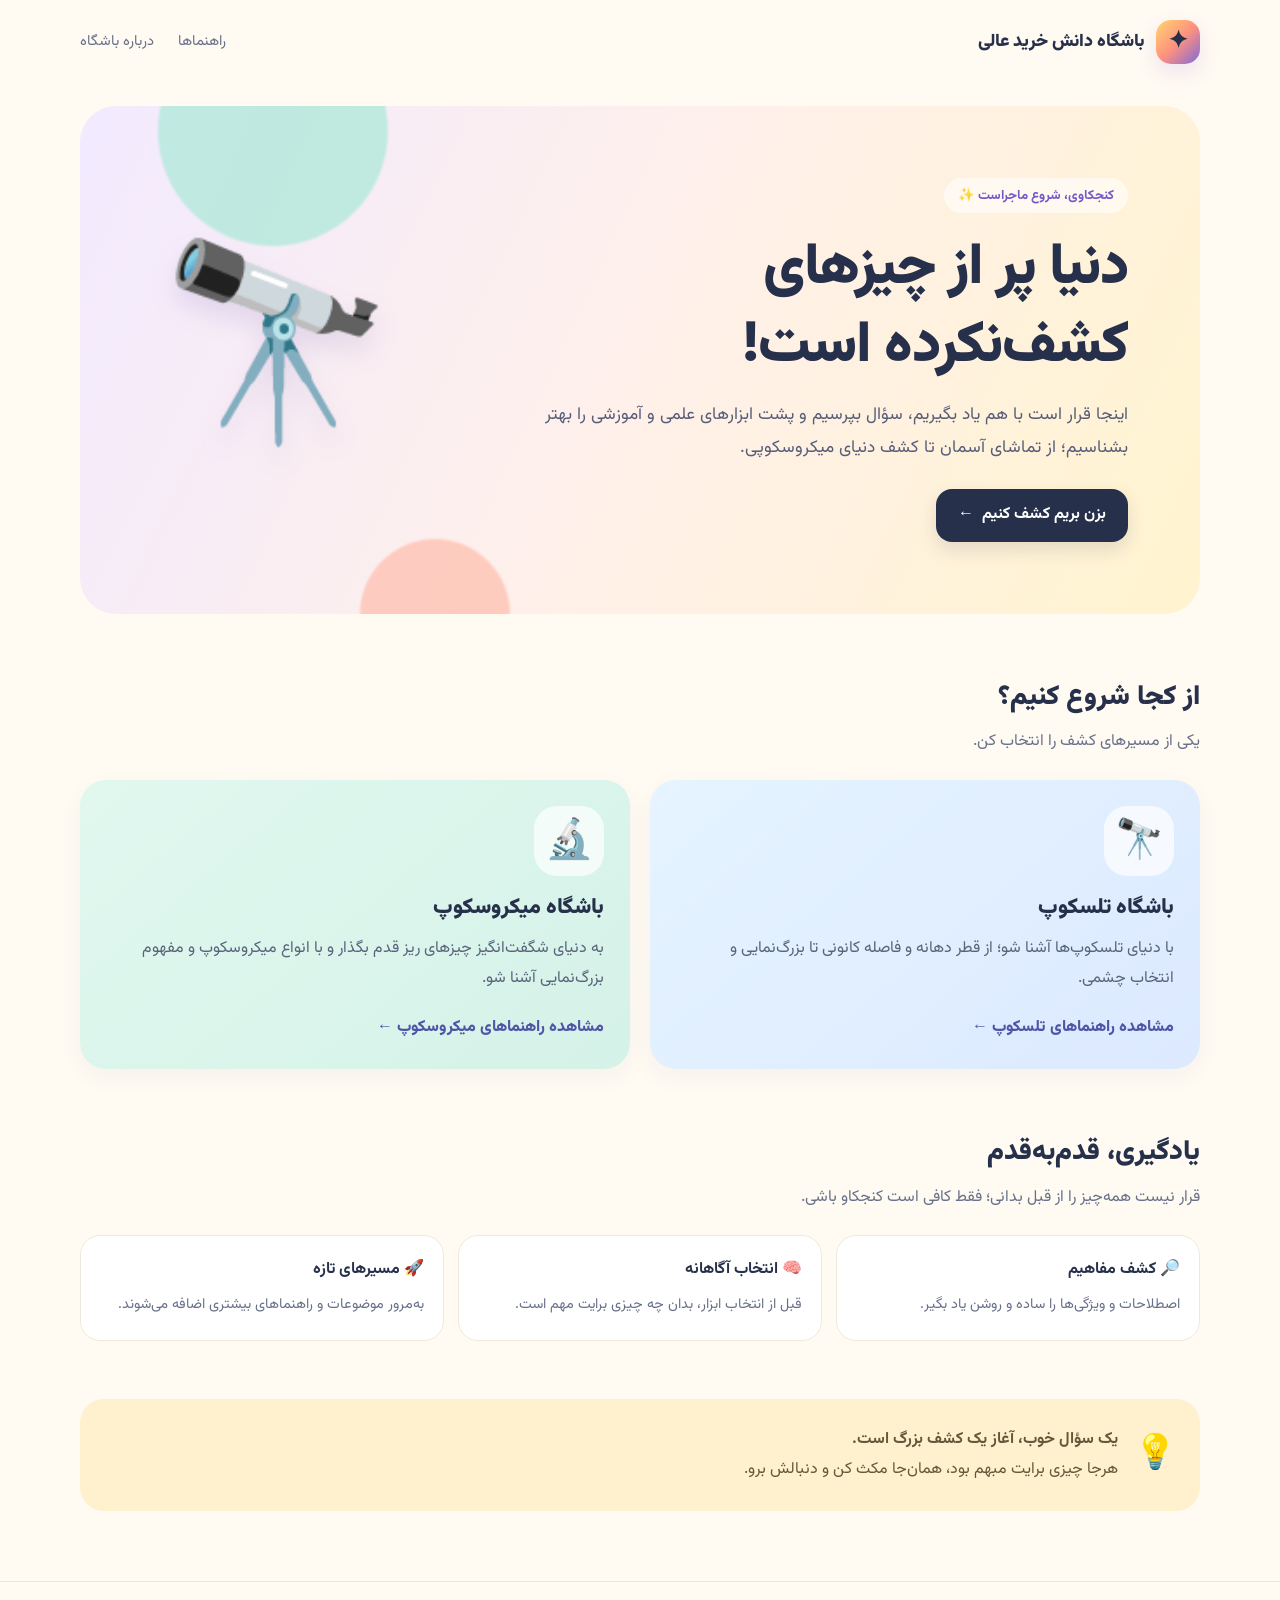
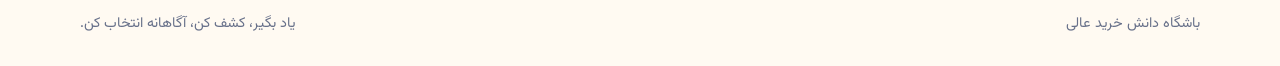
==== index.html @ 6a211b8a "Create colorful Persian knowledge club homepage" ====
<!doctype html>
<html lang="fa" dir="rtl">
<head>
  <meta charset="utf-8">
  <meta name="viewport" content="width=device-width, initial-scale=1">
  <meta name="theme-color" content="#fffaf2">
  <meta name="description" content="باشگاه دانش خرید عالی؛ جایی برای کشف، یادگیری و شناخت ابزارهای علمی و آموزشی.">
  <title>باشگاه دانش خرید عالی | کشف کن، یاد بگیر</title>
  <style>
    @import url('https://fonts.googleapis.com/css2?family=Vazirmatn:wght@400;500;600;700;800;900&display=swap');
    :root{--ink:#26304b;--muted:#68718a;--paper:#fffaf2;--white:#fff;--purple:#8068dc;--coral:#ff927e;--yellow:#ffd66e;--mint:#8edcc5;--blue:#8fc9f4}
    *{box-sizing:border-box}html{scroll-behavior:smooth}body{margin:0;background:var(--paper);color:var(--ink);font-family:"Vazirmatn",Tahoma,sans-serif;line-height:1.9}
    a{color:inherit;text-decoration:none}.wrap{width:min(1120px,calc(100% - 36px));margin:auto}
    header{padding:20px 0}.nav{display:flex;align-items:center;justify-content:space-between;gap:20px}.brand{display:flex;align-items:center;gap:12px;font-weight:900;font-size:1.1rem}.logo{width:44px;height:44px;border-radius:15px;background:linear-gradient(135deg,var(--yellow),var(--coral),var(--purple));display:grid;place-items:center;font-size:24px;box-shadow:0 8px 20px #8068dc25}
    .navlinks{display:flex;gap:24px;color:var(--muted);font-size:.92rem}.navlinks a:hover{color:var(--purple)}
    .hero{position:relative;overflow:hidden;margin:22px auto 54px;padding:clamp(34px,6vw,72px);border-radius:36px;background:linear-gradient(115deg,#f2eaff 0%,#fff0e9 52%,#fff4cf 100%);min-height:390px;display:flex;align-items:center}
    .hero:before,.hero:after{content:"";position:absolute;border-radius:50%;filter:blur(1px);opacity:.7}.hero:before{width:230px;height:230px;background:#a9e9d6;left:7%;top:-90px}.hero:after{width:150px;height:150px;background:#ffbdad;left:25%;bottom:-75px}
    .hero-copy{position:relative;z-index:1;max-width:650px}.eyebrow{display:inline-block;padding:5px 14px;border-radius:30px;background:#fff9;font-size:.83rem;font-weight:700;color:#7458c8}
    h1{font-size:clamp(2rem,5vw,3.6rem);line-height:1.35;margin:18px 0 12px;font-weight:900;letter-spacing:-1px}.hero p{font-size:1.08rem;color:#555d78;max-width:590px;margin:0 0 25px}
    .btn{display:inline-flex;align-items:center;gap:8px;padding:11px 22px;border-radius:16px;background:var(--ink);color:white;font-weight:700;box-shadow:0 8px 18px #26304b20;transition:.2s}.btn:hover{transform:translateY(-3px)}
    .hero-art{position:absolute;left:7%;top:50%;transform:translateY(-50%);font-size:clamp(100px,18vw,190px);z-index:1;filter:drop-shadow(0 15px 12px #6652a522)}
    section{margin:58px auto}.section-head{display:flex;align-items:end;justify-content:space-between;gap:15px;margin-bottom:22px}.section-head h2{font-size:1.7rem;margin:0;font-weight:900}.section-head p{margin:4px 0 0;color:var(--muted)}
    .cards{display:grid;grid-template-columns:repeat(2,minmax(0,1fr));gap:20px}.card{border-radius:26px;padding:26px;min-height:270px;display:flex;flex-direction:column;align-items:flex-start;transition:transform .2s,box-shadow .2s;box-shadow:0 8px 24px #27304b0b}.card:hover{transform:translateY(-5px);box-shadow:0 15px 30px #27304b16}
    .card.telescope{background:linear-gradient(140deg,#e5f4ff,#dce9ff)}.card.micro{background:linear-gradient(140deg,#e1f8ef,#d5f2e8)}
    .card-icon{width:70px;height:70px;border-radius:23px;background:#ffffffb8;display:grid;place-items:center;font-size:39px;margin-bottom:12px}
    .card h3{font-size:1.35rem;margin:0 0 5px;font-weight:900}.card p{margin:0 0 18px;color:#59637b;max-width:470px}.card .more{margin-top:auto;font-weight:800;color:#4f55a6}
    .mini-grid{display:grid;grid-template-columns:repeat(3,minmax(0,1fr));gap:14px}.mini{background:white;border:1px solid #f0eadd;border-radius:20px;padding:19px}.mini b{display:block;margin-bottom:5px}.mini span{font-size:.9rem;color:var(--muted)}
    .note{padding:24px;border-radius:24px;background:#fff0ce;display:flex;gap:16px;align-items:center}.note .bulb{font-size:34px}.note p{margin:0;color:#65583a}
    footer{margin-top:70px;padding:28px 0;border-top:1px solid #eee5d7;color:var(--muted);font-size:.9rem}.foot{display:flex;justify-content:space-between;gap:15px;flex-wrap:wrap}
    @media(max-width:720px){.navlinks{gap:12px;font-size:.82rem}.hero{min-height:420px}.hero-art{left:4%;top:auto;bottom:0;transform:none;font-size:100px;opacity:.8}.hero-copy{max-width:100%;padding-bottom:75px}.cards{grid-template-columns:1fr}.mini-grid{grid-template-columns:1fr}.section-head{display:block}.section-head p{margin-top:6px}}
    @media(max-width:430px){.navlinks a:nth-child(2){display:none}.brand{font-size:.96rem}.hero{border-radius:26px}.hero p{font-size:1rem}}
  </style>
</head>
<body>
  <header class="wrap">
    <nav class="nav" aria-label="منوی اصلی">
      <a class="brand" href="#"><span class="logo">✦</span><span>باشگاه دانش خرید عالی</span></a>
      <div class="navlinks"><a href="#guides">راهنماها</a><a href="#about">درباره باشگاه</a></div>
    </nav>
  </header>
  <main class="wrap">
    <section class="hero">
      <div class="hero-copy">
        <span class="eyebrow">کنجکاوی، شروع ماجراست ✨</span>
        <h1>دنیا پر از چیزهای<br>کشف‌نکرده است!</h1>
        <p>اینجا قرار است با هم یاد بگیریم، سؤال بپرسیم و پشت ابزارهای علمی و آموزشی را بهتر بشناسیم؛ از تماشای آسمان تا کشف دنیای میکروسکوپی.</p>
        <a class="btn" href="#guides">بزن بریم کشف کنیم <span>←</span></a>
      </div>
      <div class="hero-art" aria-hidden="true">🔭</div>
    </section>

    <section id="guides">
      <div class="section-head">
        <div><h2>از کجا شروع کنیم؟</h2><p>یکی از مسیرهای کشف را انتخاب کن.</p></div>
      </div>
      <div class="cards">
        <a class="card telescope" href="https://kharideali.github.io/aperture-guide/">
          <div class="card-icon">🔭</div>
          <h3>باشگاه تلسکوپ</h3>
          <p>با دنیای تلسکوپ‌ها آشنا شو؛ از قطر دهانه و فاصله کانونی تا بزرگ‌نمایی و انتخاب چشمی.</p>
          <span class="more">مشاهده راهنماهای تلسکوپ ←</span>
        </a>
        <a class="card micro" href="https://kharideali.github.io/microscope_guide/">
          <div class="card-icon">🔬</div>
          <h3>باشگاه میکروسکوپ</h3>
          <p>به دنیای شگفت‌انگیز چیزهای ریز قدم بگذار و با انواع میکروسکوپ و مفهوم بزرگ‌نمایی آشنا شو.</p>
          <span class="more">مشاهده راهنماهای میکروسکوپ ←</span>
        </a>
      </div>
    </section>

    <section id="about">
      <div class="section-head"><div><h2>یادگیری، قدم‌به‌قدم</h2><p>قرار نیست همه‌چیز را از قبل بدانی؛ فقط کافی است کنجکاو باشی.</p></div></div>
      <div class="mini-grid">
        <div class="mini"><b>🔎 کشف مفاهیم</b><span>اصطلاحات و ویژگی‌ها را ساده و روشن یاد بگیر.</span></div>
        <div class="mini"><b>🧠 انتخاب آگاهانه</b><span>قبل از انتخاب ابزار، بدان چه چیزی برایت مهم است.</span></div>
        <div class="mini"><b>🚀 مسیرهای تازه</b><span>به‌مرور موضوعات و راهنماهای بیشتری اضافه می‌شوند.</span></div>
      </div>
    </section>

    <div class="note"><span class="bulb">💡</span><p><strong>یک سؤال خوب، آغاز یک کشف بزرگ است.</strong><br>هرجا چیزی برایت مبهم بود، همان‌جا مکث کن و دنبالش برو.</p></div>
  </main>
  <footer><div class="wrap foot"><span>باشگاه دانش خرید عالی</span><span>یاد بگیر، کشف کن، آگاهانه انتخاب کن.</span></div></footer>
</body>
</html>
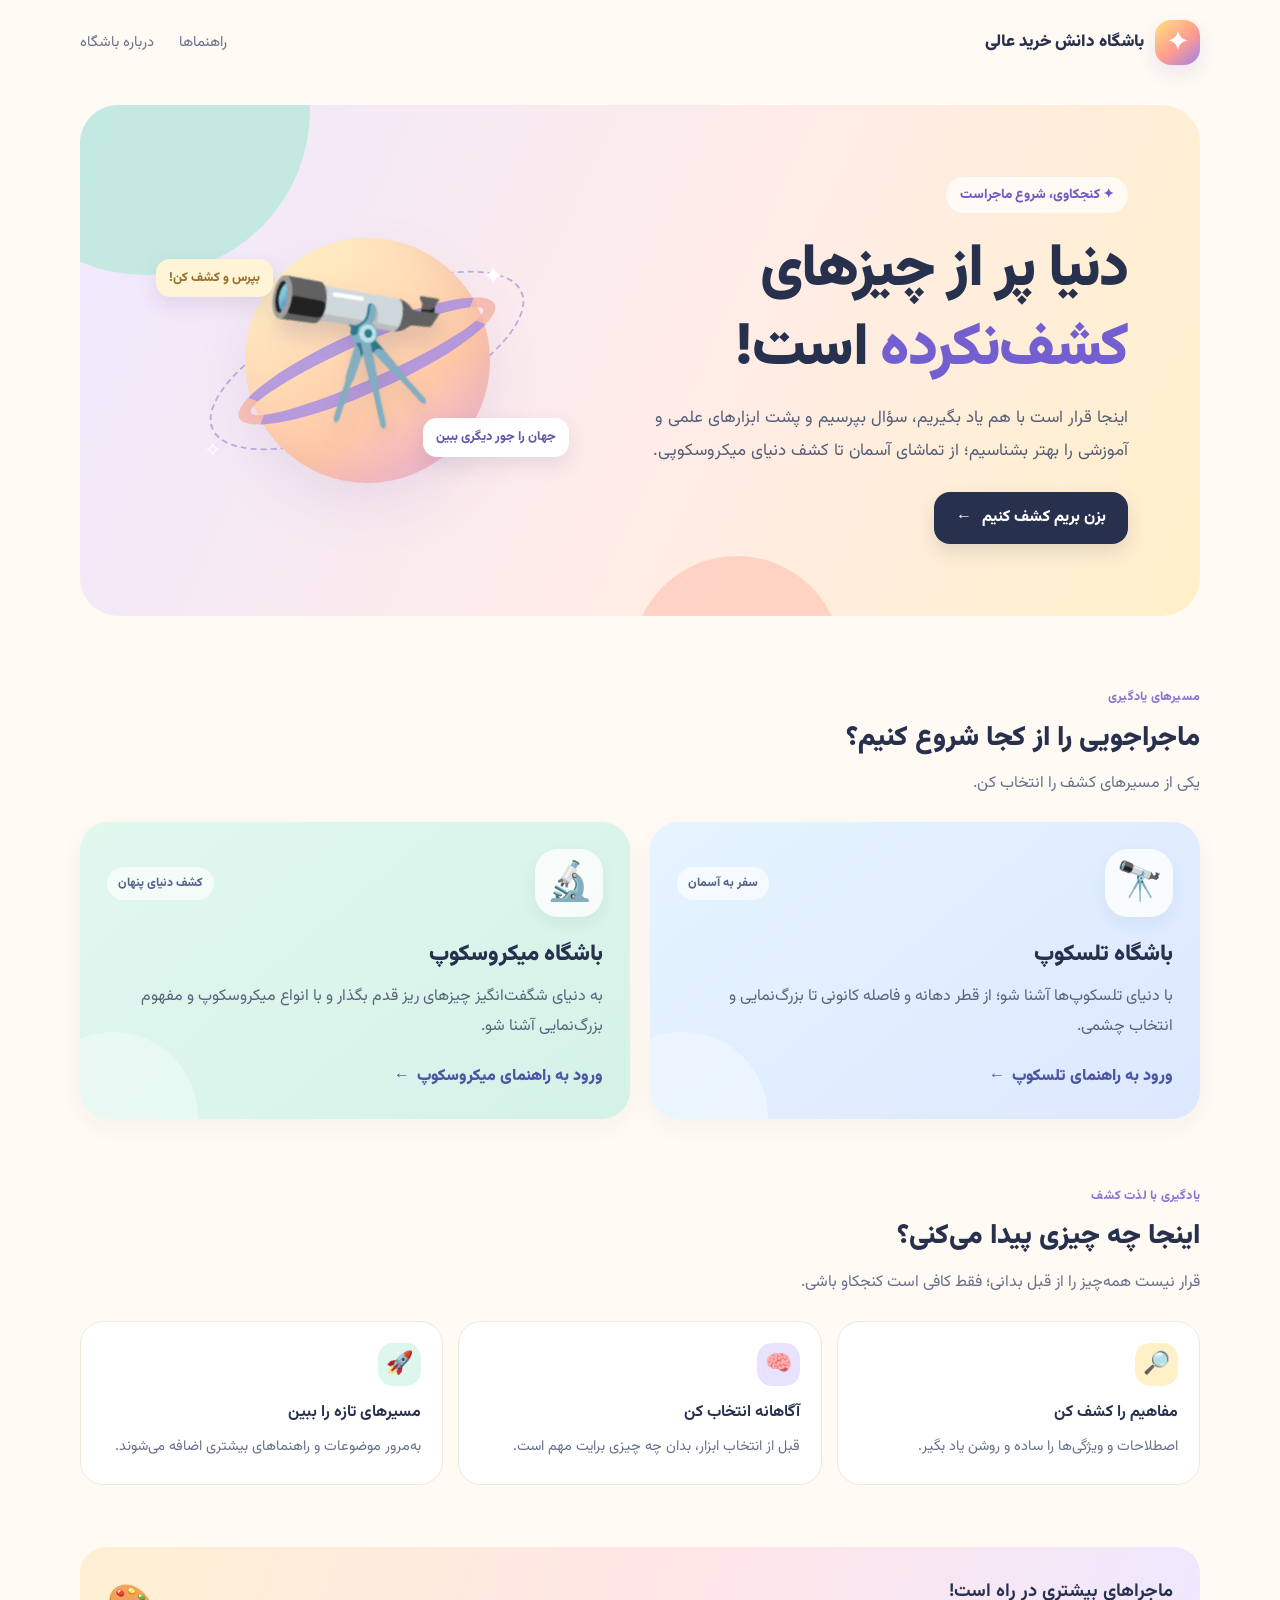
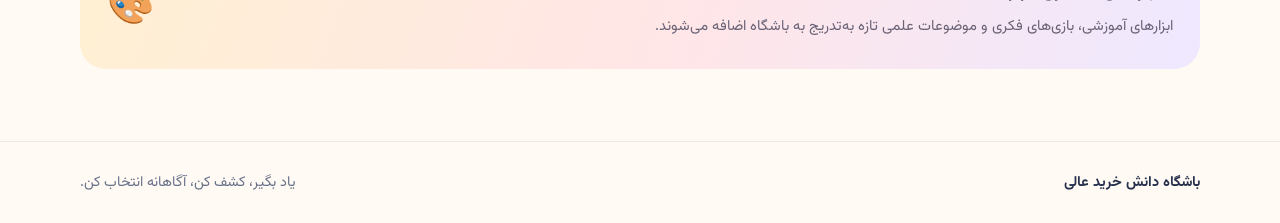
==== commit a063c995: "Redesign homepage with colorful learning-club experience" ====
--- a/index.html
+++ b/index.html
@@ -6,80 +6,82 @@
   <meta name="theme-color" content="#fffaf2">
   <meta name="description" content="باشگاه دانش خرید عالی؛ جایی برای کشف، یادگیری و شناخت ابزارهای علمی و آموزشی.">
   <title>باشگاه دانش خرید عالی | کشف کن، یاد بگیر</title>
+  <link rel="preconnect" href="https://fonts.googleapis.com">
+  <link rel="preconnect" href="https://fonts.gstatic.com" crossorigin>
+  <link href="https://fonts.googleapis.com/css2?family=Vazirmatn:wght@400;500;600;700;800;900&display=swap" rel="stylesheet">
   <style>
-    @import url('https://fonts.googleapis.com/css2?family=Vazirmatn:wght@400;500;600;700;800;900&display=swap');
-    :root{--ink:#26304b;--muted:#68718a;--paper:#fffaf2;--white:#fff;--purple:#8068dc;--coral:#ff927e;--yellow:#ffd66e;--mint:#8edcc5;--blue:#8fc9f4}
-    *{box-sizing:border-box}html{scroll-behavior:smooth}body{margin:0;background:var(--paper);color:var(--ink);font-family:"Vazirmatn",Tahoma,sans-serif;line-height:1.9}
-    a{color:inherit;text-decoration:none}.wrap{width:min(1120px,calc(100% - 36px));margin:auto}
-    header{padding:20px 0}.nav{display:flex;align-items:center;justify-content:space-between;gap:20px}.brand{display:flex;align-items:center;gap:12px;font-weight:900;font-size:1.1rem}.logo{width:44px;height:44px;border-radius:15px;background:linear-gradient(135deg,var(--yellow),var(--coral),var(--purple));display:grid;place-items:center;font-size:24px;box-shadow:0 8px 20px #8068dc25}
-    .navlinks{display:flex;gap:24px;color:var(--muted);font-size:.92rem}.navlinks a:hover{color:var(--purple)}
-    .hero{position:relative;overflow:hidden;margin:22px auto 54px;padding:clamp(34px,6vw,72px);border-radius:36px;background:linear-gradient(115deg,#f2eaff 0%,#fff0e9 52%,#fff4cf 100%);min-height:390px;display:flex;align-items:center}
-    .hero:before,.hero:after{content:"";position:absolute;border-radius:50%;filter:blur(1px);opacity:.7}.hero:before{width:230px;height:230px;background:#a9e9d6;left:7%;top:-90px}.hero:after{width:150px;height:150px;background:#ffbdad;left:25%;bottom:-75px}
-    .hero-copy{position:relative;z-index:1;max-width:650px}.eyebrow{display:inline-block;padding:5px 14px;border-radius:30px;background:#fff9;font-size:.83rem;font-weight:700;color:#7458c8}
-    h1{font-size:clamp(2rem,5vw,3.6rem);line-height:1.35;margin:18px 0 12px;font-weight:900;letter-spacing:-1px}.hero p{font-size:1.08rem;color:#555d78;max-width:590px;margin:0 0 25px}
-    .btn{display:inline-flex;align-items:center;gap:8px;padding:11px 22px;border-radius:16px;background:var(--ink);color:white;font-weight:700;box-shadow:0 8px 18px #26304b20;transition:.2s}.btn:hover{transform:translateY(-3px)}
-    .hero-art{position:absolute;left:7%;top:50%;transform:translateY(-50%);font-size:clamp(100px,18vw,190px);z-index:1;filter:drop-shadow(0 15px 12px #6652a522)}
-    section{margin:58px auto}.section-head{display:flex;align-items:end;justify-content:space-between;gap:15px;margin-bottom:22px}.section-head h2{font-size:1.7rem;margin:0;font-weight:900}.section-head p{margin:4px 0 0;color:var(--muted)}
-    .cards{display:grid;grid-template-columns:repeat(2,minmax(0,1fr));gap:20px}.card{border-radius:26px;padding:26px;min-height:270px;display:flex;flex-direction:column;align-items:flex-start;transition:transform .2s,box-shadow .2s;box-shadow:0 8px 24px #27304b0b}.card:hover{transform:translateY(-5px);box-shadow:0 15px 30px #27304b16}
-    .card.telescope{background:linear-gradient(140deg,#e5f4ff,#dce9ff)}.card.micro{background:linear-gradient(140deg,#e1f8ef,#d5f2e8)}
-    .card-icon{width:70px;height:70px;border-radius:23px;background:#ffffffb8;display:grid;place-items:center;font-size:39px;margin-bottom:12px}
-    .card h3{font-size:1.35rem;margin:0 0 5px;font-weight:900}.card p{margin:0 0 18px;color:#59637b;max-width:470px}.card .more{margin-top:auto;font-weight:800;color:#4f55a6}
-    .mini-grid{display:grid;grid-template-columns:repeat(3,minmax(0,1fr));gap:14px}.mini{background:white;border:1px solid #f0eadd;border-radius:20px;padding:19px}.mini b{display:block;margin-bottom:5px}.mini span{font-size:.9rem;color:var(--muted)}
-    .note{padding:24px;border-radius:24px;background:#fff0ce;display:flex;gap:16px;align-items:center}.note .bulb{font-size:34px}.note p{margin:0;color:#65583a}
-    footer{margin-top:70px;padding:28px 0;border-top:1px solid #eee5d7;color:var(--muted);font-size:.9rem}.foot{display:flex;justify-content:space-between;gap:15px;flex-wrap:wrap}
-    @media(max-width:720px){.navlinks{gap:12px;font-size:.82rem}.hero{min-height:420px}.hero-art{left:4%;top:auto;bottom:0;transform:none;font-size:100px;opacity:.8}.hero-copy{max-width:100%;padding-bottom:75px}.cards{grid-template-columns:1fr}.mini-grid{grid-template-columns:1fr}.section-head{display:block}.section-head p{margin-top:6px}}
-    @media(max-width:430px){.navlinks a:nth-child(2){display:none}.brand{font-size:.96rem}.hero{border-radius:26px}.hero p{font-size:1rem}}
+    :root{--ink:#27314d;--muted:#68718a;--paper:#fffaf3;--white:#fff;--purple:#8068dc;--coral:#ff927e;--yellow:#ffd66e;--mint:#8edcc5;--blue:#8fc9f4;--line:#eee8df}
+    *{box-sizing:border-box}html{scroll-behavior:smooth;scroll-padding-top:24px}body{margin:0;background:var(--paper);color:var(--ink);font-family:"Vazirmatn",Tahoma,sans-serif;line-height:1.9}a{color:inherit;text-decoration:none}
+    .wrap{width:min(1120px,calc(100% - 40px));margin-inline:auto}
+    header{padding:20px 0}.nav{display:flex;align-items:center;justify-content:space-between;gap:20px}.brand{display:flex;align-items:center;gap:11px;font-weight:900;font-size:1.05rem}.logo{width:45px;height:45px;border-radius:16px;background:linear-gradient(140deg,#ffe17d,#ff9c91 55%,#9b83ed);display:grid;place-items:center;color:white;font-size:25px;box-shadow:0 8px 18px #8068dc24}.navlinks{display:flex;gap:25px;color:var(--muted);font-size:.92rem}.navlinks a:hover{color:var(--purple)}
+    .hero{position:relative;isolation:isolate;overflow:hidden;margin:20px auto 66px;min-height:440px;padding:clamp(34px,6vw,72px);border-radius:38px;background:linear-gradient(115deg,#eee8ff 0%,#ffece8 54%,#fff0c9 100%);display:grid;grid-template-columns:1.1fr .9fr;align-items:center;gap:20px}
+    .hero:before{content:"";position:absolute;z-index:-1;width:330px;height:330px;border-radius:50%;background:#b8eadb;left:-100px;top:-160px;opacity:.8}.hero:after{content:"";position:absolute;z-index:-1;width:210px;height:210px;border-radius:50%;background:#ffbdad;right:32%;bottom:-150px;opacity:.55}
+    .hero-copy{position:relative;z-index:2;max-width:590px}.eyebrow{display:inline-flex;align-items:center;gap:7px;padding:5px 14px;border-radius:30px;background:#ffffffb8;color:#7159c6;font-size:.84rem;font-weight:800}.hero h1{font-size:clamp(2.15rem,5vw,3.7rem);line-height:1.35;margin:18px 0 12px;font-weight:900;letter-spacing:-1.4px}.hero h1 em{font-style:normal;color:#745fd0}.hero p{font-size:1.06rem;color:#555e78;max-width:560px;margin:0 0 25px}.btn{display:inline-flex;align-items:center;gap:10px;padding:11px 22px;border-radius:16px;background:var(--ink);color:white;font-weight:800;box-shadow:0 8px 18px #26304b20;transition:transform .2s,box-shadow .2s}.btn:hover{transform:translateY(-3px);box-shadow:0 12px 22px #26304b25}
+    .hero-scene{position:relative;min-height:300px;display:grid;place-items:center}.planet{position:absolute;width:245px;height:245px;border-radius:50%;background:linear-gradient(145deg,#fff6cb,#ffc9a8 65%,#e9b9ef);box-shadow:inset -18px -18px 35px #d58f9a38,0 24px 55px #7356a51c}.orbit{position:absolute;width:340px;height:125px;border:2px dashed #8a73ce85;border-radius:50%;transform:rotate(-24deg)}.planet-ring{position:absolute;width:280px;height:62px;border:13px solid #a58de6;border-left-color:#f4b3a6;border-right-color:#f4b3a6;border-radius:50%;transform:rotate(-24deg);opacity:.8}.scene-emoji{position:relative;z-index:2;font-size:clamp(105px,14vw,155px);filter:drop-shadow(0 15px 10px #5144772a);transform:rotate(-12deg)}.spark{position:absolute;color:#fff;font-size:27px}.s1{top:14%;right:18%}.s2{bottom:13%;left:12%;font-size:21px}.s3{top:20%;left:16%;color:#9b78d7;font-size:19px}.float-tag{position:absolute;z-index:3;padding:7px 13px;border-radius:14px;background:#fff;color:#6655ad;font-size:.8rem;font-weight:800;box-shadow:0 8px 20px #574a7720}.tag1{right:3%;bottom:18%}.tag2{left:1%;top:16%;background:#fff4d6;color:#98712d}
+    section{margin:62px auto}.section-head{display:flex;align-items:end;justify-content:space-between;gap:16px;margin-bottom:23px}.section-head h2{font-size:1.72rem;margin:0;font-weight:900}.section-head p{margin:4px 0 0;color:var(--muted)}.section-kicker{font-size:.78rem;color:#8b77ce;font-weight:800;letter-spacing:.2px}
+    .cards{display:grid;grid-template-columns:repeat(2,minmax(0,1fr));gap:20px}.card{position:relative;overflow:hidden;border-radius:28px;padding:27px;min-height:282px;display:flex;flex-direction:column;align-items:flex-start;transition:transform .22s,box-shadow .22s;box-shadow:0 8px 24px #27304b0b}.card:hover{transform:translateY(-5px);box-shadow:0 16px 32px #27304b17}.card:after{content:"";position:absolute;width:170px;height:170px;border-radius:50%;left:-52px;bottom:-83px;background:#ffffff55}.card.telescope{background:linear-gradient(140deg,#e5f4ff,#dce8ff)}.card.micro{background:linear-gradient(140deg,#e1f8ef,#d5f2e8)}.card-top{display:flex;align-items:center;justify-content:space-between;width:100%;gap:12px}.card-icon{width:68px;height:68px;border-radius:23px;background:#ffffffc9;display:grid;place-items:center;font-size:38px;box-shadow:0 7px 16px #354c6410}.card-label{font-size:.76rem;font-weight:800;padding:5px 11px;border-radius:30px;background:#ffffffa8;color:#56648c}.card h3{font-size:1.4rem;margin:17px 0 5px;font-weight:900}.card p{margin:0 0 19px;color:#59637b;max-width:470px}.card .more{position:relative;z-index:1;margin-top:auto;font-weight:900;color:#4f55a6;display:inline-flex;align-items:center;gap:7px}.more span{transition:transform .2s}.card:hover .more span{transform:translateX(-4px)}
+    .steps{display:grid;grid-template-columns:repeat(3,minmax(0,1fr));gap:15px}.step{background:white;border:1px solid var(--line);border-radius:23px;padding:21px}.step-icon{width:43px;height:43px;border-radius:15px;display:grid;place-items:center;font-size:22px;margin-bottom:12px}.step:nth-child(1) .step-icon{background:#fff0c8}.step:nth-child(2) .step-icon{background:#e9e2ff}.step:nth-child(3) .step-icon{background:#dff6ec}.step b{display:block;margin-bottom:4px}.step span{font-size:.9rem;color:var(--muted)}
+    .coming{padding:25px 27px;border-radius:26px;background:linear-gradient(110deg,#fff0d2,#ffe6e8 55%,#eee8ff);display:flex;align-items:center;justify-content:space-between;gap:18px}.coming h3{margin:0 0 3px;font-size:1.15rem}.coming p{margin:0;color:#6a6275;font-size:.92rem}.coming-icon{font-size:38px;flex:none}
+    footer{margin-top:72px;padding:27px 0;border-top:1px solid var(--line);color:var(--muted);font-size:.9rem}.foot{display:flex;justify-content:space-between;gap:15px;flex-wrap:wrap}.foot strong{color:var(--ink)}
+    @media(max-width:760px){.hero{grid-template-columns:1fr;min-height:0;padding:36px 30px 20px}.hero-scene{min-height:240px;grid-row:1}.hero-copy{grid-row:2}.planet{width:190px;height:190px}.orbit{width:280px;height:100px}.planet-ring{width:230px;height:52px;border-width:10px}.scene-emoji{font-size:120px}.hero h1{font-size:2.35rem}.cards{grid-template-columns:1fr}.steps{grid-template-columns:1fr}.section-head{display:block}.section-head p{margin-top:6px}.coming{align-items:flex-start}}
+    @media(max-width:440px){.wrap{width:min(100% - 28px,1120px)}.navlinks{gap:13px;font-size:.82rem}.navlinks a:nth-child(2){display:none}.brand{font-size:.93rem}.logo{width:40px;height:40px}.hero{border-radius:28px;padding:25px 22px 18px}.hero-scene{min-height:215px}.hero h1{font-size:2.05rem}.hero p{font-size:.98rem}.card{padding:22px;min-height:260px}}
+    @media(prefers-reduced-motion:reduce){html{scroll-behavior:auto}*,*:before,*:after{transition:none!important}}
   </style>
 </head>
 <body>
   <header class="wrap">
     <nav class="nav" aria-label="منوی اصلی">
-      <a class="brand" href="#"><span class="logo">✦</span><span>باشگاه دانش خرید عالی</span></a>
+      <a class="brand" href="#"><span class="logo" aria-hidden="true">✦</span><span>باشگاه دانش خرید عالی</span></a>
       <div class="navlinks"><a href="#guides">راهنماها</a><a href="#about">درباره باشگاه</a></div>
     </nav>
   </header>
   <main class="wrap">
-    <section class="hero">
+    <section class="hero" aria-labelledby="hero-title">
       <div class="hero-copy">
-        <span class="eyebrow">کنجکاوی، شروع ماجراست ✨</span>
-        <h1>دنیا پر از چیزهای<br>کشف‌نکرده است!</h1>
+        <span class="eyebrow">✦ کنجکاوی، شروع ماجراست</span>
+        <h1 id="hero-title">دنیا پر از چیزهای<br><em>کشف‌نکرده</em> است!</h1>
         <p>اینجا قرار است با هم یاد بگیریم، سؤال بپرسیم و پشت ابزارهای علمی و آموزشی را بهتر بشناسیم؛ از تماشای آسمان تا کشف دنیای میکروسکوپی.</p>
-        <a class="btn" href="#guides">بزن بریم کشف کنیم <span>←</span></a>
+        <a class="btn" href="#guides">بزن بریم کشف کنیم <span aria-hidden="true">←</span></a>
       </div>
-      <div class="hero-art" aria-hidden="true">🔭</div>
+      <div class="hero-scene" aria-hidden="true">
+        <div class="orbit"></div><div class="planet"></div><div class="planet-ring"></div>
+        <span class="scene-emoji">🔭</span>
+        <span class="spark s1">✦</span><span class="spark s2">✧</span><span class="spark s3">✦</span>
+        <span class="float-tag tag1">جهان را جور دیگری ببین</span><span class="float-tag tag2">بپرس و کشف کن!</span>
+      </div>
     </section>
 
     <section id="guides">
       <div class="section-head">
-        <div><h2>از کجا شروع کنیم؟</h2><p>یکی از مسیرهای کشف را انتخاب کن.</p></div>
+        <div><span class="section-kicker">مسیرهای یادگیری</span><h2>ماجراجویی را از کجا شروع کنیم؟</h2><p>یکی از مسیرهای کشف را انتخاب کن.</p></div>
       </div>
       <div class="cards">
         <a class="card telescope" href="https://kharideali.github.io/aperture-guide/">
-          <div class="card-icon">🔭</div>
+          <div class="card-top"><div class="card-icon" aria-hidden="true">🔭</div><span class="card-label">سفر به آسمان</span></div>
           <h3>باشگاه تلسکوپ</h3>
           <p>با دنیای تلسکوپ‌ها آشنا شو؛ از قطر دهانه و فاصله کانونی تا بزرگ‌نمایی و انتخاب چشمی.</p>
-          <span class="more">مشاهده راهنماهای تلسکوپ ←</span>
+          <span class="more">ورود به راهنمای تلسکوپ <span aria-hidden="true">←</span></span>
         </a>
         <a class="card micro" href="https://kharideali.github.io/microscope_guide/">
-          <div class="card-icon">🔬</div>
+          <div class="card-top"><div class="card-icon" aria-hidden="true">🔬</div><span class="card-label">کشف دنیای پنهان</span></div>
           <h3>باشگاه میکروسکوپ</h3>
           <p>به دنیای شگفت‌انگیز چیزهای ریز قدم بگذار و با انواع میکروسکوپ و مفهوم بزرگ‌نمایی آشنا شو.</p>
-          <span class="more">مشاهده راهنماهای میکروسکوپ ←</span>
+          <span class="more">ورود به راهنمای میکروسکوپ <span aria-hidden="true">←</span></span>
         </a>
       </div>
     </section>
 
     <section id="about">
-      <div class="section-head"><div><h2>یادگیری، قدم‌به‌قدم</h2><p>قرار نیست همه‌چیز را از قبل بدانی؛ فقط کافی است کنجکاو باشی.</p></div></div>
-      <div class="mini-grid">
-        <div class="mini"><b>🔎 کشف مفاهیم</b><span>اصطلاحات و ویژگی‌ها را ساده و روشن یاد بگیر.</span></div>
-        <div class="mini"><b>🧠 انتخاب آگاهانه</b><span>قبل از انتخاب ابزار، بدان چه چیزی برایت مهم است.</span></div>
-        <div class="mini"><b>🚀 مسیرهای تازه</b><span>به‌مرور موضوعات و راهنماهای بیشتری اضافه می‌شوند.</span></div>
+      <div class="section-head"><div><span class="section-kicker">یادگیری با لذت کشف</span><h2>اینجا چه چیزی پیدا می‌کنی؟</h2><p>قرار نیست همه‌چیز را از قبل بدانی؛ فقط کافی است کنجکاو باشی.</p></div></div>
+      <div class="steps">
+        <div class="step"><div class="step-icon" aria-hidden="true">🔎</div><b>مفاهیم را کشف کن</b><span>اصطلاحات و ویژگی‌ها را ساده و روشن یاد بگیر.</span></div>
+        <div class="step"><div class="step-icon" aria-hidden="true">🧠</div><b>آگاهانه انتخاب کن</b><span>قبل از انتخاب ابزار، بدان چه چیزی برایت مهم است.</span></div>
+        <div class="step"><div class="step-icon" aria-hidden="true">🚀</div><b>مسیرهای تازه را ببین</b><span>به‌مرور موضوعات و راهنماهای بیشتری اضافه می‌شوند.</span></div>
       </div>
     </section>
 
-    <div class="note"><span class="bulb">💡</span><p><strong>یک سؤال خوب، آغاز یک کشف بزرگ است.</strong><br>هرجا چیزی برایت مبهم بود، همان‌جا مکث کن و دنبالش برو.</p></div>
+    <div class="coming"><div><h3>ماجراهای بیشتری در راه است!</h3><p>ابزارهای آموزشی، بازی‌های فکری و موضوعات علمی تازه به‌تدریج به باشگاه اضافه می‌شوند.</p></div><div class="coming-icon" aria-hidden="true">🎨</div></div>
   </main>
-  <footer><div class="wrap foot"><span>باشگاه دانش خرید عالی</span><span>یاد بگیر، کشف کن، آگاهانه انتخاب کن.</span></div></footer>
+  <footer><div class="wrap foot"><strong>باشگاه دانش خرید عالی</strong><span>یاد بگیر، کشف کن، آگاهانه انتخاب کن.</span></div></footer>
 </body>
 </html>
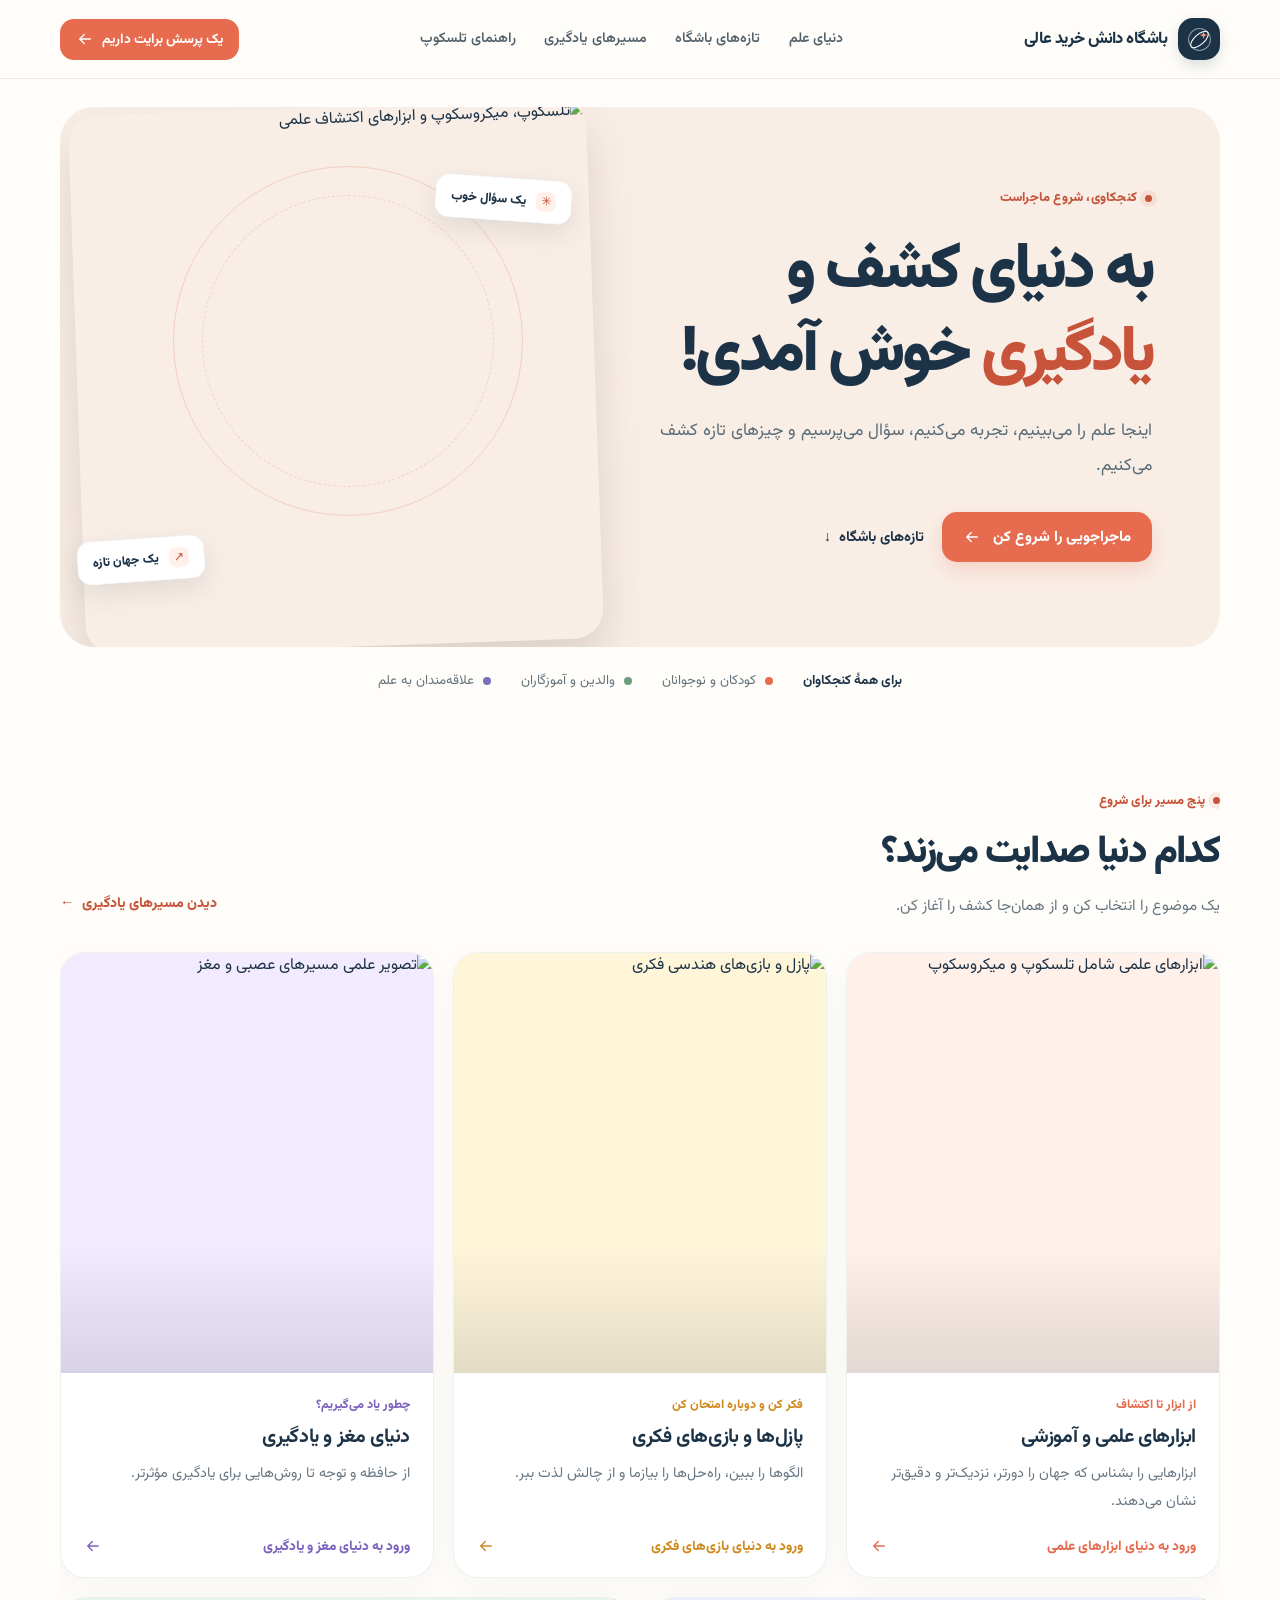
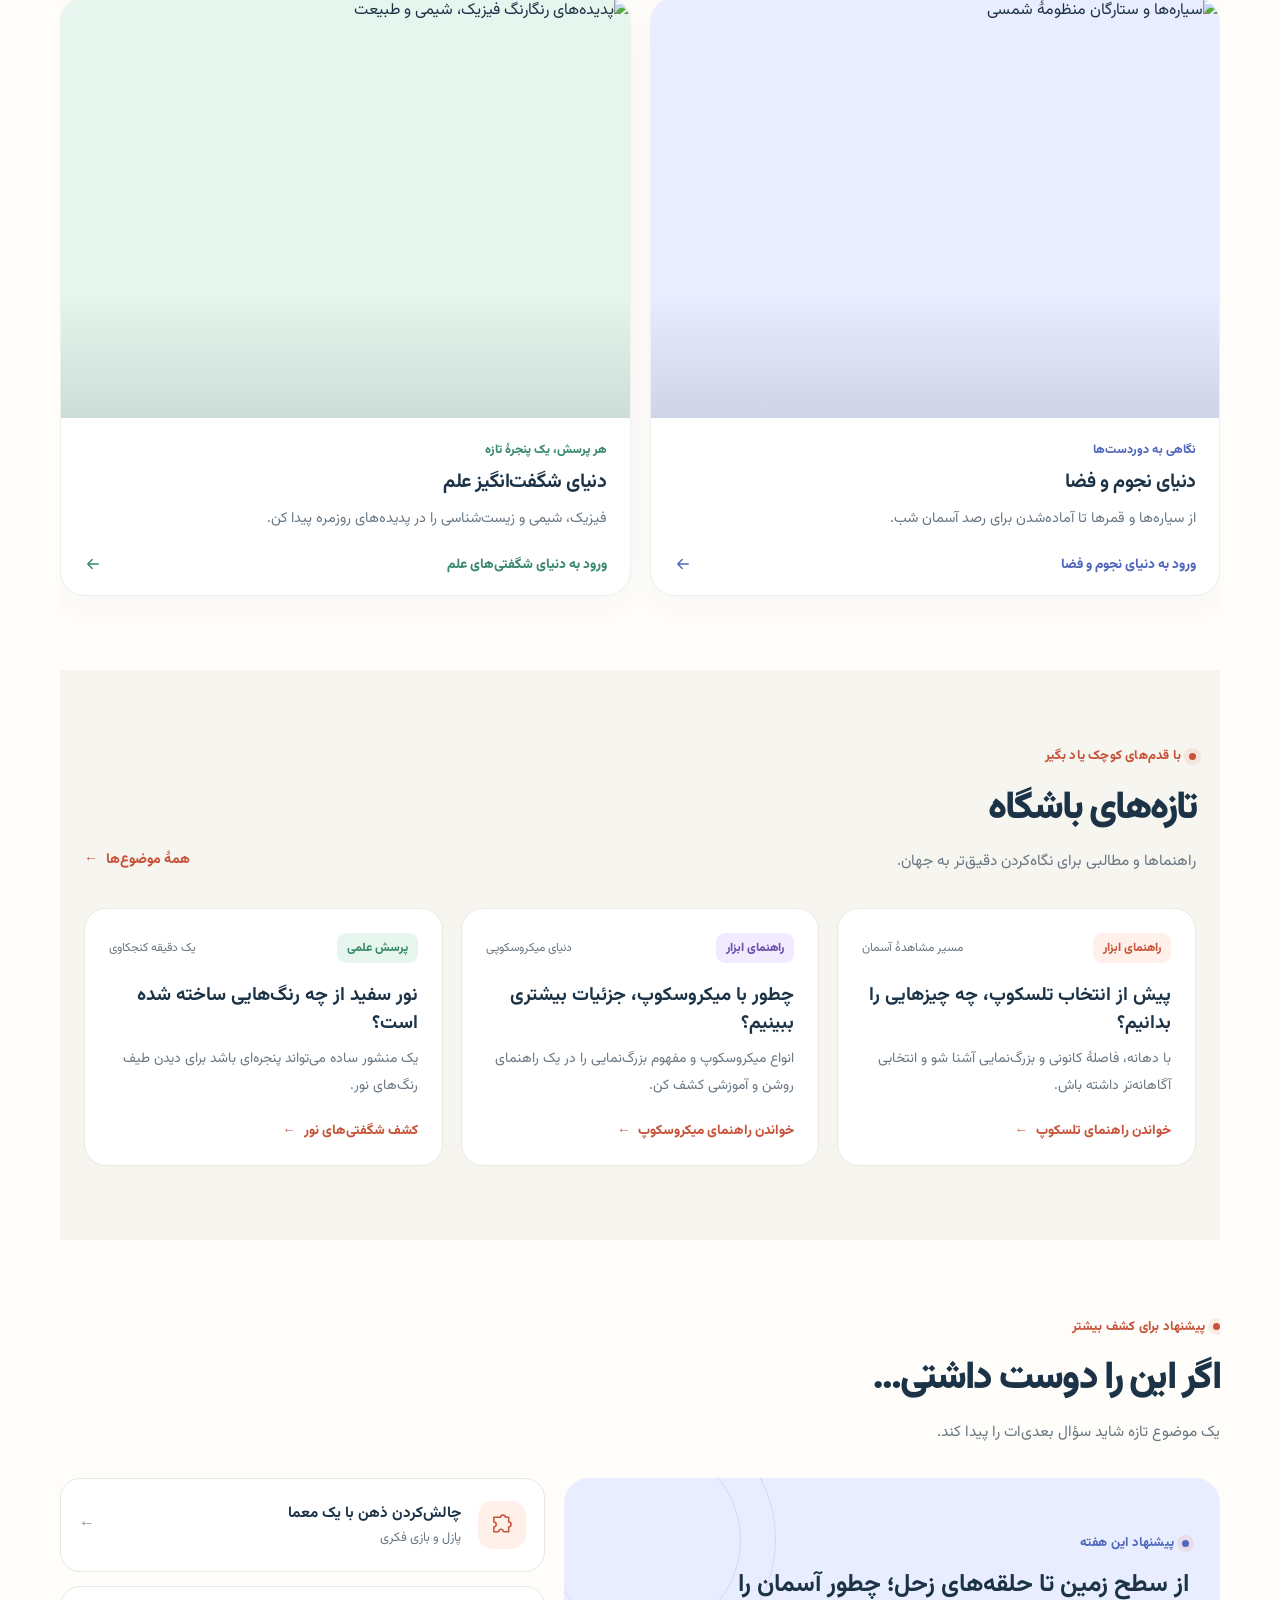
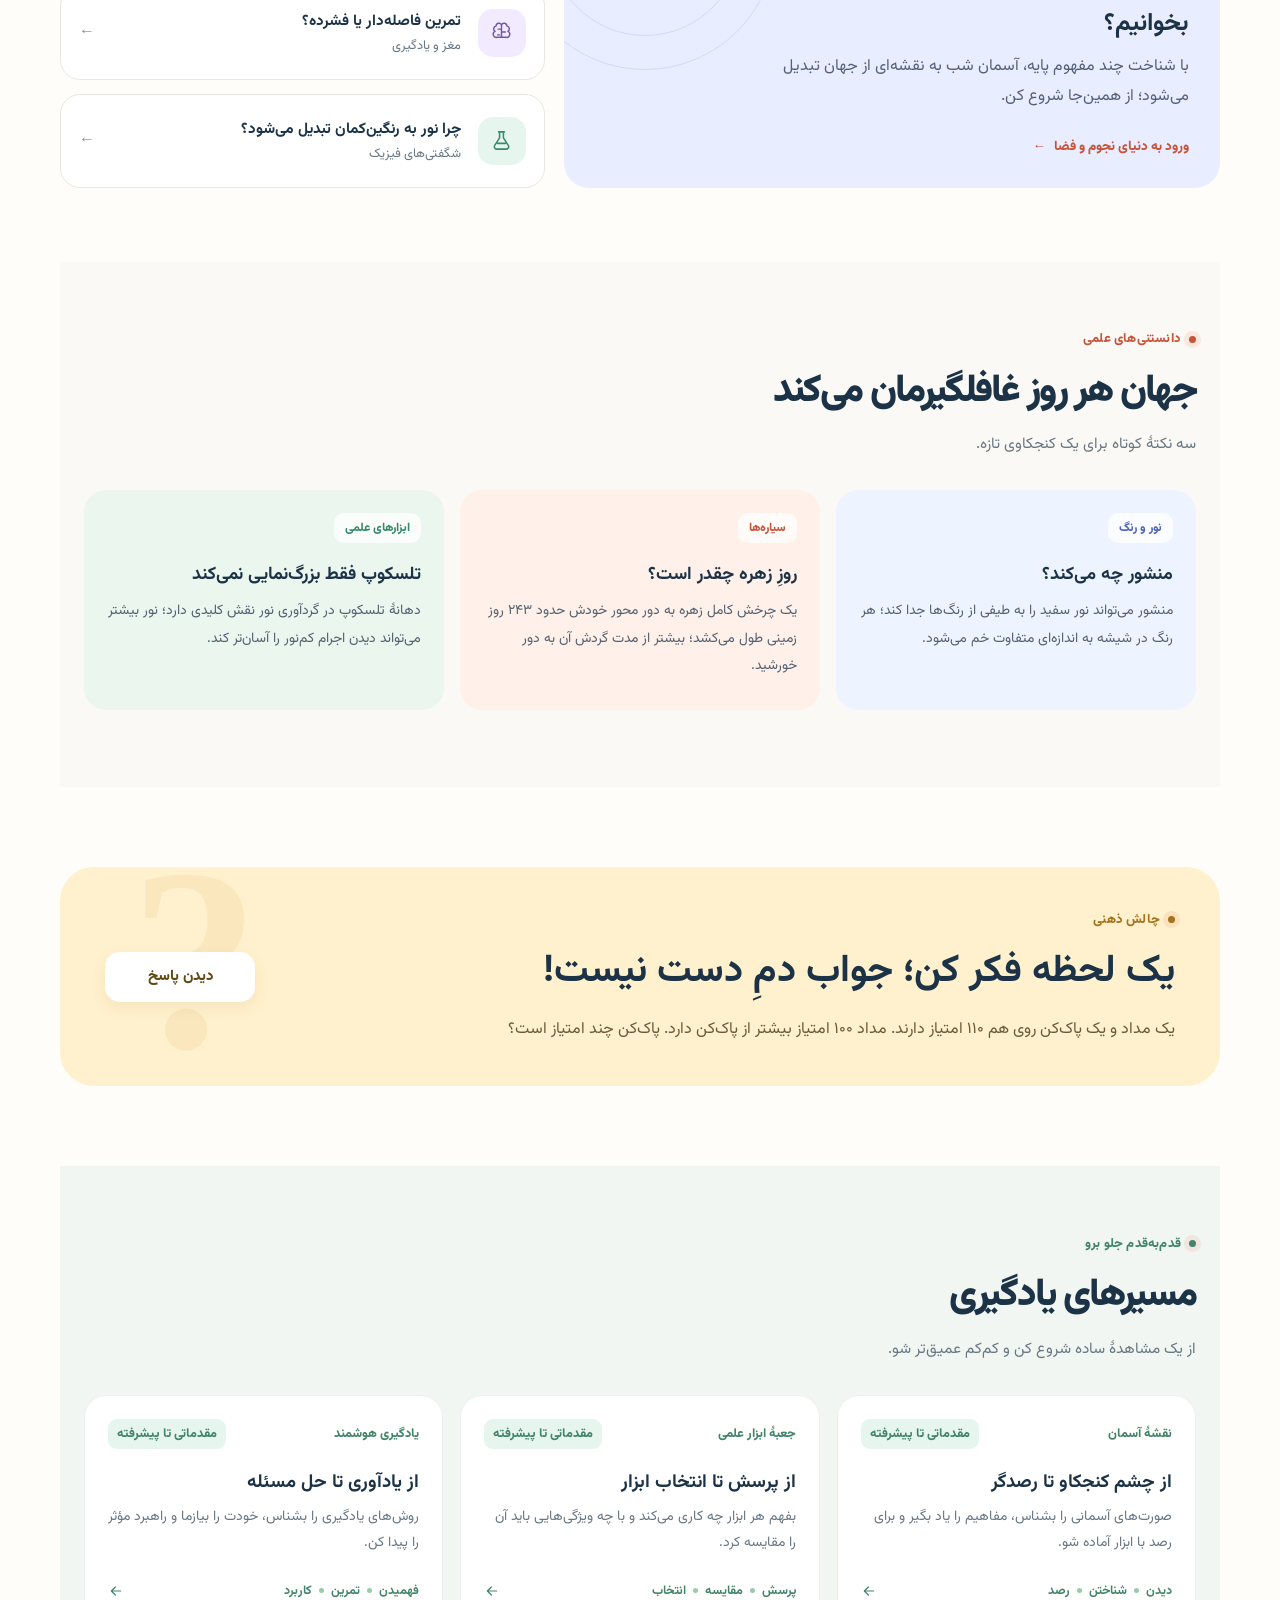
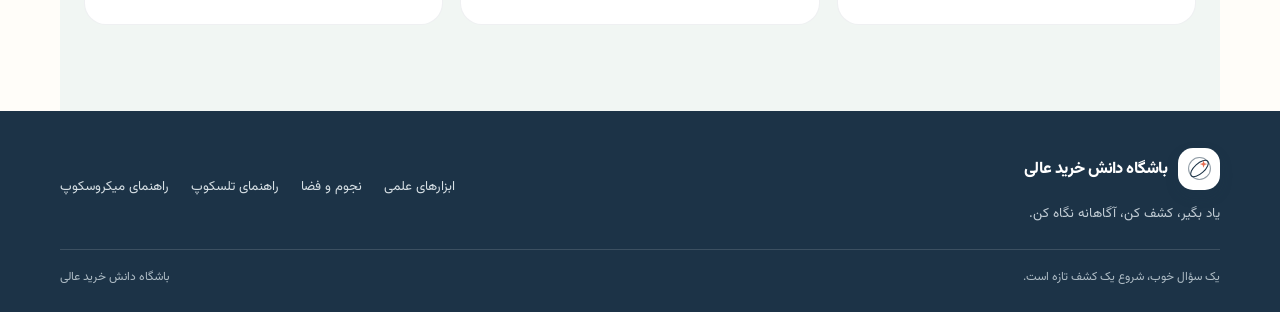
==== commit c2176c01: "Add files via upload" ====
--- a/index.html
+++ b/index.html
@@ -3,85 +3,131 @@
 <head>
   <meta charset="utf-8">
   <meta name="viewport" content="width=device-width, initial-scale=1">
-  <meta name="theme-color" content="#fffaf2">
-  <meta name="description" content="باشگاه دانش خرید عالی؛ جایی برای کشف، یادگیری و شناخت ابزارهای علمی و آموزشی.">
-  <title>باشگاه دانش خرید عالی | کشف کن، یاد بگیر</title>
+  <meta name="theme-color" content="#fffdf9">
+  <title>باشگاه دانش خرید عالی | به دنیای کشف و یادگیری خوش آمدی</title>
+  <meta name="description" content="علم را ببین، تجربه کن و سؤال بپرس. در باشگاه دانش خرید عالی با ابزارهای علمی، نجوم، مغز و یادگیری، بازی‌های فکری و شگفتی‌های علم آشنا شو.">
+  <meta name="keywords" content="باشگاه دانش, آموزش علوم, ابزار علمی, نجوم, تلسکوپ, میکروسکوپ, بازی فکری">
+  <link rel="canonical" href="https://kharideali.github.io/danesh-club/">
+  <meta property="og:type" content="website">
+  <meta property="og:title" content="باشگاه دانش خرید عالی | دنیای کشف و یادگیری">
+  <meta property="og:description" content="اینجا علم را می‌بینیم، تجربه می‌کنیم، سؤال می‌پرسیم و چیزهای تازه کشف می‌کنیم.">
+  <meta property="og:site_name" content="باشگاه دانش خرید عالی">
+  <meta property="og:url" content="https://kharideali.github.io/danesh-club/">
+  <meta name="twitter:card" content="summary_large_image">
+  <link rel="icon" type="image/svg+xml" href="./public/favicon.svg">
   <link rel="preconnect" href="https://fonts.googleapis.com">
   <link rel="preconnect" href="https://fonts.gstatic.com" crossorigin>
-  <link href="https://fonts.googleapis.com/css2?family=Vazirmatn:wght@400;500;600;700;800;900&display=swap" rel="stylesheet">
-  <style>
-    :root{--ink:#27314d;--muted:#68718a;--paper:#fffaf3;--white:#fff;--purple:#8068dc;--coral:#ff927e;--yellow:#ffd66e;--mint:#8edcc5;--blue:#8fc9f4;--line:#eee8df}
-    *{box-sizing:border-box}html{scroll-behavior:smooth;scroll-padding-top:24px}body{margin:0;background:var(--paper);color:var(--ink);font-family:"Vazirmatn",Tahoma,sans-serif;line-height:1.9}a{color:inherit;text-decoration:none}
-    .wrap{width:min(1120px,calc(100% - 40px));margin-inline:auto}
-    header{padding:20px 0}.nav{display:flex;align-items:center;justify-content:space-between;gap:20px}.brand{display:flex;align-items:center;gap:11px;font-weight:900;font-size:1.05rem}.logo{width:45px;height:45px;border-radius:16px;background:linear-gradient(140deg,#ffe17d,#ff9c91 55%,#9b83ed);display:grid;place-items:center;color:white;font-size:25px;box-shadow:0 8px 18px #8068dc24}.navlinks{display:flex;gap:25px;color:var(--muted);font-size:.92rem}.navlinks a:hover{color:var(--purple)}
-    .hero{position:relative;isolation:isolate;overflow:hidden;margin:20px auto 66px;min-height:440px;padding:clamp(34px,6vw,72px);border-radius:38px;background:linear-gradient(115deg,#eee8ff 0%,#ffece8 54%,#fff0c9 100%);display:grid;grid-template-columns:1.1fr .9fr;align-items:center;gap:20px}
-    .hero:before{content:"";position:absolute;z-index:-1;width:330px;height:330px;border-radius:50%;background:#b8eadb;left:-100px;top:-160px;opacity:.8}.hero:after{content:"";position:absolute;z-index:-1;width:210px;height:210px;border-radius:50%;background:#ffbdad;right:32%;bottom:-150px;opacity:.55}
-    .hero-copy{position:relative;z-index:2;max-width:590px}.eyebrow{display:inline-flex;align-items:center;gap:7px;padding:5px 14px;border-radius:30px;background:#ffffffb8;color:#7159c6;font-size:.84rem;font-weight:800}.hero h1{font-size:clamp(2.15rem,5vw,3.7rem);line-height:1.35;margin:18px 0 12px;font-weight:900;letter-spacing:-1.4px}.hero h1 em{font-style:normal;color:#745fd0}.hero p{font-size:1.06rem;color:#555e78;max-width:560px;margin:0 0 25px}.btn{display:inline-flex;align-items:center;gap:10px;padding:11px 22px;border-radius:16px;background:var(--ink);color:white;font-weight:800;box-shadow:0 8px 18px #26304b20;transition:transform .2s,box-shadow .2s}.btn:hover{transform:translateY(-3px);box-shadow:0 12px 22px #26304b25}
-    .hero-scene{position:relative;min-height:300px;display:grid;place-items:center}.planet{position:absolute;width:245px;height:245px;border-radius:50%;background:linear-gradient(145deg,#fff6cb,#ffc9a8 65%,#e9b9ef);box-shadow:inset -18px -18px 35px #d58f9a38,0 24px 55px #7356a51c}.orbit{position:absolute;width:340px;height:125px;border:2px dashed #8a73ce85;border-radius:50%;transform:rotate(-24deg)}.planet-ring{position:absolute;width:280px;height:62px;border:13px solid #a58de6;border-left-color:#f4b3a6;border-right-color:#f4b3a6;border-radius:50%;transform:rotate(-24deg);opacity:.8}.scene-emoji{position:relative;z-index:2;font-size:clamp(105px,14vw,155px);filter:drop-shadow(0 15px 10px #5144772a);transform:rotate(-12deg)}.spark{position:absolute;color:#fff;font-size:27px}.s1{top:14%;right:18%}.s2{bottom:13%;left:12%;font-size:21px}.s3{top:20%;left:16%;color:#9b78d7;font-size:19px}.float-tag{position:absolute;z-index:3;padding:7px 13px;border-radius:14px;background:#fff;color:#6655ad;font-size:.8rem;font-weight:800;box-shadow:0 8px 20px #574a7720}.tag1{right:3%;bottom:18%}.tag2{left:1%;top:16%;background:#fff4d6;color:#98712d}
-    section{margin:62px auto}.section-head{display:flex;align-items:end;justify-content:space-between;gap:16px;margin-bottom:23px}.section-head h2{font-size:1.72rem;margin:0;font-weight:900}.section-head p{margin:4px 0 0;color:var(--muted)}.section-kicker{font-size:.78rem;color:#8b77ce;font-weight:800;letter-spacing:.2px}
-    .cards{display:grid;grid-template-columns:repeat(2,minmax(0,1fr));gap:20px}.card{position:relative;overflow:hidden;border-radius:28px;padding:27px;min-height:282px;display:flex;flex-direction:column;align-items:flex-start;transition:transform .22s,box-shadow .22s;box-shadow:0 8px 24px #27304b0b}.card:hover{transform:translateY(-5px);box-shadow:0 16px 32px #27304b17}.card:after{content:"";position:absolute;width:170px;height:170px;border-radius:50%;left:-52px;bottom:-83px;background:#ffffff55}.card.telescope{background:linear-gradient(140deg,#e5f4ff,#dce8ff)}.card.micro{background:linear-gradient(140deg,#e1f8ef,#d5f2e8)}.card-top{display:flex;align-items:center;justify-content:space-between;width:100%;gap:12px}.card-icon{width:68px;height:68px;border-radius:23px;background:#ffffffc9;display:grid;place-items:center;font-size:38px;box-shadow:0 7px 16px #354c6410}.card-label{font-size:.76rem;font-weight:800;padding:5px 11px;border-radius:30px;background:#ffffffa8;color:#56648c}.card h3{font-size:1.4rem;margin:17px 0 5px;font-weight:900}.card p{margin:0 0 19px;color:#59637b;max-width:470px}.card .more{position:relative;z-index:1;margin-top:auto;font-weight:900;color:#4f55a6;display:inline-flex;align-items:center;gap:7px}.more span{transition:transform .2s}.card:hover .more span{transform:translateX(-4px)}
-    .steps{display:grid;grid-template-columns:repeat(3,minmax(0,1fr));gap:15px}.step{background:white;border:1px solid var(--line);border-radius:23px;padding:21px}.step-icon{width:43px;height:43px;border-radius:15px;display:grid;place-items:center;font-size:22px;margin-bottom:12px}.step:nth-child(1) .step-icon{background:#fff0c8}.step:nth-child(2) .step-icon{background:#e9e2ff}.step:nth-child(3) .step-icon{background:#dff6ec}.step b{display:block;margin-bottom:4px}.step span{font-size:.9rem;color:var(--muted)}
-    .coming{padding:25px 27px;border-radius:26px;background:linear-gradient(110deg,#fff0d2,#ffe6e8 55%,#eee8ff);display:flex;align-items:center;justify-content:space-between;gap:18px}.coming h3{margin:0 0 3px;font-size:1.15rem}.coming p{margin:0;color:#6a6275;font-size:.92rem}.coming-icon{font-size:38px;flex:none}
-    footer{margin-top:72px;padding:27px 0;border-top:1px solid var(--line);color:var(--muted);font-size:.9rem}.foot{display:flex;justify-content:space-between;gap:15px;flex-wrap:wrap}.foot strong{color:var(--ink)}
-    @media(max-width:760px){.hero{grid-template-columns:1fr;min-height:0;padding:36px 30px 20px}.hero-scene{min-height:240px;grid-row:1}.hero-copy{grid-row:2}.planet{width:190px;height:190px}.orbit{width:280px;height:100px}.planet-ring{width:230px;height:52px;border-width:10px}.scene-emoji{font-size:120px}.hero h1{font-size:2.35rem}.cards{grid-template-columns:1fr}.steps{grid-template-columns:1fr}.section-head{display:block}.section-head p{margin-top:6px}.coming{align-items:flex-start}}
-    @media(max-width:440px){.wrap{width:min(100% - 28px,1120px)}.navlinks{gap:13px;font-size:.82rem}.navlinks a:nth-child(2){display:none}.brand{font-size:.93rem}.logo{width:40px;height:40px}.hero{border-radius:28px;padding:25px 22px 18px}.hero-scene{min-height:215px}.hero h1{font-size:2.05rem}.hero p{font-size:.98rem}.card{padding:22px;min-height:260px}}
-    @media(prefers-reduced-motion:reduce){html{scroll-behavior:auto}*,*:before,*:after{transition:none!important}}
-  </style>
-</head>
-<body>
-  <header class="wrap">
-    <nav class="nav" aria-label="منوی اصلی">
-      <a class="brand" href="#"><span class="logo" aria-hidden="true">✦</span><span>باشگاه دانش خرید عالی</span></a>
-      <div class="navlinks"><a href="#guides">راهنماها</a><a href="#about">درباره باشگاه</a></div>
-    </nav>
+  <link rel="stylesheet" href="./styles.css">
+<meta property="og:image" content="https://kharideali.github.io/danesh-club/assets/images/hero-exploration.webp"><meta property="og:image:alt" content="تصویرسازی دنیای علمی و اکتشاف"><meta property="og:image:width" content="1920"><meta property="og:image:height" content="1440"></head>
+<body data-page="home" data-base=".">
+  <a class="skip-link" href="#main">رفتن به محتوای اصلی</a>
+  <header class="site-header">
+    <div class="wrap header-inner">
+      <a class="brand" href="./" aria-label="باشگاه دانش خرید عالی، صفحهٔ اصلی">
+        <span class="brand-mark" aria-hidden="true"><svg viewBox="0 0 40 40" fill="none"><circle cx="20" cy="20" r="16.2" stroke="white" stroke-opacity=".5" stroke-width="1.5"/><ellipse cx="20" cy="20" rx="7.4" ry="16.2" transform="rotate(48 20 20)" stroke="white" stroke-width="1.5"/><path d="m26 8 1.4 4.1 4.1 1.4-4.1 1.4L26 19l-1.4-4.1-4.1-1.4 4.1-1.4L26 8Z" fill="#FF9B75"/></svg></span>
+        <span class="brand-name">باشگاه دانش خرید عالی</span>
+      </a>
+      <button class="menu-toggle" type="button" aria-label="بازکردن منو" aria-expanded="false" aria-controls="primary-nav"><svg viewBox="0 0 24 24" fill="none"><path d="M4 7h16M4 12h16M4 17h16" stroke="currentColor" stroke-width="1.8" stroke-linecap="round"/></svg></button>
+      <nav class="primary-nav" id="primary-nav" aria-label="منوی اصلی">
+        <a href="#worlds">دنیای علم</a><a href="#latest">تازه‌های باشگاه</a><a href="#paths">مسیرهای یادگیری</a>
+        <a href="https://kharideali.github.io/aperture-guide/" target="_blank" rel="noopener noreferrer">راهنمای تلسکوپ</a>
+      </nav>
+      <a class="header-cta" href="#challenge">یک پرسش برایت داریم <svg aria-hidden="true" viewBox="0 0 24 24" fill="none"><path d="M19 12H5m0 0 6 6m-6-6 6-6" stroke="currentColor" stroke-width="1.8" stroke-linecap="round" stroke-linejoin="round"/></svg></a>
+    </div>
   </header>
-  <main class="wrap">
+
+  <main id="main" class="wrap">
     <section class="hero" aria-labelledby="hero-title">
       <div class="hero-copy">
-        <span class="eyebrow">✦ کنجکاوی، شروع ماجراست</span>
-        <h1 id="hero-title">دنیا پر از چیزهای<br><em>کشف‌نکرده</em> است!</h1>
-        <p>اینجا قرار است با هم یاد بگیریم، سؤال بپرسیم و پشت ابزارهای علمی و آموزشی را بهتر بشناسیم؛ از تماشای آسمان تا کشف دنیای میکروسکوپی.</p>
-        <a class="btn" href="#guides">بزن بریم کشف کنیم <span aria-hidden="true">←</span></a>
+        <span class="eyebrow">کنجکاوی، شروع ماجراست</span>
+        <h1 id="hero-title">به دنیای کشف و <span>یادگیری</span> خوش آمدی!</h1>
+        <p>اینجا علم را می‌بینیم، تجربه می‌کنیم، سؤال می‌پرسیم و چیزهای تازه کشف می‌کنیم.</p>
+        <div class="hero-actions"><a class="button button-primary" href="#worlds">ماجراجویی را شروع کن <svg aria-hidden="true" viewBox="0 0 24 24" fill="none"><path d="M19 12H5m0 0 6 6m-6-6 6-6" stroke="currentColor" stroke-width="1.8" stroke-linecap="round" stroke-linejoin="round"/></svg></a><a class="plain-link" href="#latest">تازه‌های باشگاه <span aria-hidden="true">↓</span></a></div>
       </div>
-      <div class="hero-scene" aria-hidden="true">
-        <div class="orbit"></div><div class="planet"></div><div class="planet-ring"></div>
-        <span class="scene-emoji">🔭</span>
-        <span class="spark s1">✦</span><span class="spark s2">✧</span><span class="spark s3">✦</span>
-        <span class="float-tag tag1">جهان را جور دیگری ببین</span><span class="float-tag tag2">بپرس و کشف کن!</span>
+      <div class="hero-visual" aria-label="تصویرسازی ابزارهای علمی و اکتشاف">
+        <span class="hero-halo" aria-hidden="true"></span>
+        <div class="hero-image-wrap"><img src="./assets/images/hero-exploration.webp" alt="تلسکوپ، میکروسکوپ و ابزارهای اکتشاف علمی" width="720" height="540" fetchpriority="high"></div>
+        <span class="hero-note hero-note-one"><span class="hero-note-mark" aria-hidden="true">✳</span> یک سؤال خوب</span>
+        <span class="hero-note hero-note-two"><span class="hero-note-mark" aria-hidden="true">↗</span> یک جهان تازه</span>
       </div>
     </section>
 
-    <section id="guides">
-      <div class="section-head">
-        <div><span class="section-kicker">مسیرهای یادگیری</span><h2>ماجراجویی را از کجا شروع کنیم؟</h2><p>یکی از مسیرهای کشف را انتخاب کن.</p></div>
-      </div>
-      <div class="cards">
-        <a class="card telescope" href="https://kharideali.github.io/aperture-guide/">
-          <div class="card-top"><div class="card-icon" aria-hidden="true">🔭</div><span class="card-label">سفر به آسمان</span></div>
-          <h3>باشگاه تلسکوپ</h3>
-          <p>با دنیای تلسکوپ‌ها آشنا شو؛ از قطر دهانه و فاصله کانونی تا بزرگ‌نمایی و انتخاب چشمی.</p>
-          <span class="more">ورود به راهنمای تلسکوپ <span aria-hidden="true">←</span></span>
+    <div class="audience-strip" aria-label="برای همهٔ کنجکاوان">
+      <strong>برای همهٔ کنجکاوان</strong><span class="audience-item"><i class="audience-dot"></i>کودکان و نوجوانان</span><span class="audience-item"><i class="audience-dot" style="background:#6d9d7e"></i>والدین و آموزگاران</span><span class="audience-item"><i class="audience-dot" style="background:#7a71bd"></i>علاقه‌مندان به علم</span>
+    </div>
+
+    <section class="section" id="worlds" aria-labelledby="worlds-title">
+      <div class="section-head"><div><span class="eyebrow">پنج مسیر برای شروع</span><h2 id="worlds-title">کدام دنیا صدایت می‌زند؟</h2><p>یک موضوع را انتخاب کن و از همان‌جا کشف را آغاز کن.</p></div><a class="section-link" href="#paths">دیدن مسیرهای یادگیری <span aria-hidden="true">←</span></a></div>
+      <div class="worlds-grid">
+        <a class="world-card" style="--tone:#fff0e9;--accent:#e66b4f" href="./categories/tools/">
+          <div class="world-image"><img src="./assets/images/science-tools.webp" alt="ابزارهای علمی شامل تلسکوپ و میکروسکوپ" width="720" height="420" loading="lazy"></div>
+          <div class="world-body"><span class="card-kicker">از ابزار تا اکتشاف</span><h3>ابزارهای علمی و آموزشی</h3><p>ابزارهایی را بشناس که جهان را دورتر، نزدیک‌تر و دقیق‌تر نشان می‌دهند.</p><span class="world-enter">ورود به دنیای ابزارهای علمی <svg aria-hidden="true" viewBox="0 0 24 24" fill="none"><path d="M19 12H5m0 0 6 6m-6-6 6-6" stroke="currentColor" stroke-width="1.8" stroke-linecap="round" stroke-linejoin="round"/></svg></span></div>
         </a>
-        <a class="card micro" href="https://kharideali.github.io/microscope_guide/">
-          <div class="card-top"><div class="card-icon" aria-hidden="true">🔬</div><span class="card-label">کشف دنیای پنهان</span></div>
-          <h3>باشگاه میکروسکوپ</h3>
-          <p>به دنیای شگفت‌انگیز چیزهای ریز قدم بگذار و با انواع میکروسکوپ و مفهوم بزرگ‌نمایی آشنا شو.</p>
-          <span class="more">ورود به راهنمای میکروسکوپ <span aria-hidden="true">←</span></span>
+        <a class="world-card" style="--tone:#fff5d9;--accent:#cf8b20" href="./categories/puzzles/">
+          <div class="world-image"><img src="./assets/images/puzzles.webp" alt="پازل و بازی‌های هندسی فکری" width="720" height="420" loading="lazy"></div>
+          <div class="world-body"><span class="card-kicker">فکر کن و دوباره امتحان کن</span><h3>پازل‌ها و بازی‌های فکری</h3><p>الگوها را ببین، راه‌حل‌ها را بیازما و از چالش لذت ببر.</p><span class="world-enter">ورود به دنیای بازی‌های فکری <svg aria-hidden="true" viewBox="0 0 24 24" fill="none"><path d="M19 12H5m0 0 6 6m-6-6 6-6" stroke="currentColor" stroke-width="1.8" stroke-linecap="round" stroke-linejoin="round"/></svg></span></div>
+        </a>
+        <a class="world-card" style="--tone:#f2eaff;--accent:#7c62bd" href="./categories/brain/">
+          <div class="world-image"><img src="./assets/images/brain-learning.webp" alt="تصویر علمی مسیرهای عصبی و مغز" width="720" height="420" loading="lazy"></div>
+          <div class="world-body"><span class="card-kicker">چطور یاد می‌گیریم؟</span><h3>دنیای مغز و یادگیری</h3><p>از حافظه و توجه تا روش‌هایی برای یادگیری مؤثرتر.</p><span class="world-enter">ورود به دنیای مغز و یادگیری <svg aria-hidden="true" viewBox="0 0 24 24" fill="none"><path d="M19 12H5m0 0 6 6m-6-6 6-6" stroke="currentColor" stroke-width="1.8" stroke-linecap="round" stroke-linejoin="round"/></svg></span></div>
+        </a>
+        <a class="world-card" style="--tone:#e8edff;--accent:#5167bd" href="./categories/space/">
+          <div class="world-image"><img src="./assets/images/space.webp" alt="سیاره‌ها و ستارگان منظومهٔ شمسی" width="720" height="420" loading="lazy"></div>
+          <div class="world-body"><span class="card-kicker">نگاهی به دوردست‌ها</span><h3>دنیای نجوم و فضا</h3><p>از سیاره‌ها و قمرها تا آماده‌شدن برای رصد آسمان شب.</p><span class="world-enter">ورود به دنیای نجوم و فضا <svg aria-hidden="true" viewBox="0 0 24 24" fill="none"><path d="M19 12H5m0 0 6 6m-6-6 6-6" stroke="currentColor" stroke-width="1.8" stroke-linecap="round" stroke-linejoin="round"/></svg></span></div>
+        </a>
+        <a class="world-card" style="--tone:#e6f6ee;--accent:#39896b" href="./categories/science/">
+          <div class="world-image"><img src="./assets/images/science-world.webp" alt="پدیده‌های رنگارنگ فیزیک، شیمی و طبیعت" width="720" height="420" loading="lazy"></div>
+          <div class="world-body"><span class="card-kicker">هر پرسش، یک پنجرهٔ تازه</span><h3>دنیای شگفت‌انگیز علم</h3><p>فیزیک، شیمی و زیست‌شناسی را در پدیده‌های روزمره پیدا کن.</p><span class="world-enter">ورود به دنیای شگفتی‌های علم <svg aria-hidden="true" viewBox="0 0 24 24" fill="none"><path d="M19 12H5m0 0 6 6m-6-6 6-6" stroke="currentColor" stroke-width="1.8" stroke-linecap="round" stroke-linejoin="round"/></svg></span></div>
         </a>
       </div>
     </section>
 
-    <section id="about">
-      <div class="section-head"><div><span class="section-kicker">یادگیری با لذت کشف</span><h2>اینجا چه چیزی پیدا می‌کنی؟</h2><p>قرار نیست همه‌چیز را از قبل بدانی؛ فقط کافی است کنجکاو باشی.</p></div></div>
-      <div class="steps">
-        <div class="step"><div class="step-icon" aria-hidden="true">🔎</div><b>مفاهیم را کشف کن</b><span>اصطلاحات و ویژگی‌ها را ساده و روشن یاد بگیر.</span></div>
-        <div class="step"><div class="step-icon" aria-hidden="true">🧠</div><b>آگاهانه انتخاب کن</b><span>قبل از انتخاب ابزار، بدان چه چیزی برایت مهم است.</span></div>
-        <div class="step"><div class="step-icon" aria-hidden="true">🚀</div><b>مسیرهای تازه را ببین</b><span>به‌مرور موضوعات و راهنماهای بیشتری اضافه می‌شوند.</span></div>
+    <section class="section news-section" id="latest" aria-labelledby="latest-title">
+      <div class="wrap"><div class="section-head"><div><span class="eyebrow">با قدم‌های کوچک یاد بگیر</span><h2 id="latest-title">تازه‌های باشگاه</h2><p>راهنماها و مطالبی برای نگاه‌کردن دقیق‌تر به جهان.</p></div><a class="section-link" href="#worlds">همهٔ موضوع‌ها <span aria-hidden="true">←</span></a></div>
+        <div class="news-grid">
+          <article class="news-card"><div class="news-meta"><span class="news-type">راهنمای ابزار</span><span>مسیر مشاهدهٔ آسمان</span></div><h3>پیش از انتخاب تلسکوپ، چه چیزهایی را بدانیم؟</h3><p>با دهانه، فاصلهٔ کانونی و بزرگ‌نمایی آشنا شو و انتخابی آگاهانه‌تر داشته باش.</p><a class="text-link" href="https://kharideali.github.io/aperture-guide/" target="_blank" rel="noopener noreferrer">خواندن راهنمای تلسکوپ <span aria-hidden="true">←</span></a></article>
+          <article class="news-card"><div class="news-meta"><span class="news-type" style="color:#694eaa;background:#f2eaff">راهنمای ابزار</span><span>دنیای میکروسکوپی</span></div><h3>چطور با میکروسکوپ، جزئیات بیشتری ببینیم؟</h3><p>انواع میکروسکوپ و مفهوم بزرگ‌نمایی را در یک راهنمای روشن و آموزشی کشف کن.</p><a class="text-link" href="https://kharideali.github.io/microscope_guide/" target="_blank" rel="noopener noreferrer">خواندن راهنمای میکروسکوپ <span aria-hidden="true">←</span></a></article>
+          <article class="news-card"><div class="news-meta"><span class="news-type" style="color:#39896b;background:#e6f6ee">پرسش علمی</span><span>یک دقیقه کنجکاوی</span></div><h3>نور سفید از چه رنگ‌هایی ساخته شده است؟</h3><p>یک منشور ساده می‌تواند پنجره‌ای باشد برای دیدن طیف رنگ‌های نور.</p><a class="text-link" href="./categories/science/#physics">کشف شگفتی‌های نور <span aria-hidden="true">←</span></a></article>
+        </div>
       </div>
     </section>
 
-    <div class="coming"><div><h3>ماجراهای بیشتری در راه است!</h3><p>ابزارهای آموزشی، بازی‌های فکری و موضوعات علمی تازه به‌تدریج به باشگاه اضافه می‌شوند.</p></div><div class="coming-icon" aria-hidden="true">🎨</div></div>
+    <section class="section" aria-labelledby="discover-title">
+      <div class="section-head"><div><span class="eyebrow">پیشنهاد برای کشف بیشتر</span><h2 id="discover-title">اگر این را دوست داشتی…</h2><p>یک موضوع تازه شاید سؤال بعدی‌ات را پیدا کند.</p></div></div>
+      <div class="discover-grid">
+        <article class="discover-feature"><span class="eyebrow" style="color:#5167bd">پیشنهاد این هفته</span><h3>از سطح زمین تا حلقه‌های زحل؛ چطور آسمان را بخوانیم؟</h3><p>با شناخت چند مفهوم پایه، آسمان شب به نقشه‌ای از جهان تبدیل می‌شود؛ از همین‌جا شروع کن.</p><a class="text-link" href="./categories/space/">ورود به دنیای نجوم و فضا <span aria-hidden="true">←</span></a></article>
+        <div class="discover-list">
+          <a class="discover-item" href="./categories/puzzles/"><span class="discover-icon" aria-hidden="true"><svg viewBox="0 0 24 24" fill="none"><path d="M8 4.5h3a2.5 2.5 0 1 1 5 0h3.5v5a2.5 2.5 0 1 1 0 5v5H14a2.5 2.5 0 1 0-5 0H4v-5a2.5 2.5 0 1 0 0-5V4.5h4Z" stroke="currentColor" stroke-width="1.6" stroke-linejoin="round"/></svg></span><span class="discover-copy"><strong>چالش‌کردن ذهن با یک معما</strong><span>پازل و بازی فکری</span></span><span class="discover-arrow">←</span></a>
+          <a class="discover-item" href="./categories/brain/"><span class="discover-icon" style="color:#7056aa;background:#f2eaff" aria-hidden="true"><svg viewBox="0 0 24 24" fill="none"><path d="M12 4a3 3 0 0 0-5.7 1.3 3 3 0 0 0-1 5.5A3.3 3.3 0 0 0 7.5 17H12V4Zm0 0a3 3 0 0 1 5.7 1.3 3 3 0 0 1 1 5.5 3.3 3.3 0 0 1-2.2 6.2H12M8.5 8.5H12m4 3h-4m-2 3H8" stroke="currentColor" stroke-width="1.5" stroke-linecap="round" stroke-linejoin="round"/></svg></span><span class="discover-copy"><strong>تمرین فاصله‌دار یا فشرده؟</strong><span>مغز و یادگیری</span></span><span class="discover-arrow">←</span></a>
+          <a class="discover-item" href="./categories/science/"><span class="discover-icon" style="color:#39896b;background:#e6f6ee" aria-hidden="true"><svg viewBox="0 0 24 24" fill="none"><path d="M9 3h6m-5 0v6.2l-5.2 8.2A2.4 2.4 0 0 0 6.8 21h10.4a2.4 2.4 0 0 0 2-3.6L14 9.2V3m-6 12h8" stroke="currentColor" stroke-width="1.6" stroke-linecap="round" stroke-linejoin="round"/></svg></span><span class="discover-copy"><strong>چرا نور به رنگین‌کمان تبدیل می‌شود؟</strong><span>شگفتی‌های فیزیک</span></span><span class="discover-arrow">←</span></a>
+        </div>
+      </div>
+    </section>
+
+    <section class="facts-section" aria-labelledby="facts-title"><div class="wrap"><div class="section-head"><div><span class="eyebrow">دانستنی‌های علمی</span><h2 id="facts-title">جهان هر روز غافلگیرمان می‌کند</h2><p>سه نکتهٔ کوتاه برای یک کنجکاوی تازه.</p></div></div>
+      <div class="facts-grid">
+        <article class="fact-card" style="--fact-tone:#edf4ff;--fact-accent:#5167bd"><span class="fact-tag">نور و رنگ</span><h3>منشور چه می‌کند؟</h3><p>منشور می‌تواند نور سفید را به طیفی از رنگ‌ها جدا کند؛ هر رنگ در شیشه به اندازه‌ای متفاوت خم می‌شود.</p></article>
+        <article class="fact-card" style="--fact-tone:#fff0e9;--fact-accent:#c7543a"><span class="fact-tag">سیاره‌ها</span><h3>روزِ زهره چقدر است؟</h3><p>یک چرخش کامل زهره به دور محور خودش حدود ۲۴۳ روز زمینی طول می‌کشد؛ بیشتر از مدت گردش آن به دور خورشید.</p></article>
+        <article class="fact-card" style="--fact-tone:#eaf6ee;--fact-accent:#39896b"><span class="fact-tag">ابزارهای علمی</span><h3>تلسکوپ فقط بزرگ‌نمایی نمی‌کند</h3><p>دهانهٔ تلسکوپ در گردآوری نور نقش کلیدی دارد؛ نور بیشتر می‌تواند دیدن اجرام کم‌نور را آسان‌تر کند.</p></article>
+      </div>
+    </div></section>
+
+    <section class="challenge-section" id="challenge" aria-labelledby="challenge-title"><div class="challenge-box">
+      <div class="challenge-copy"><span class="eyebrow" style="color:#a5721d">چالش ذهنی</span><h2 id="challenge-title">یک لحظه فکر کن؛ جواب دمِ دست نیست!</h2><p>یک مداد و یک پاک‌کن روی هم ۱۱۰ امتیاز دارند. مداد ۱۰۰ امتیاز بیشتر از پاک‌کن دارد. پاک‌کن چند امتیاز است؟</p><div class="challenge-answer" id="challenge-answer" hidden>اگر پاک‌کن ۵ امتیاز باشد، مداد ۱۰۵ امتیاز می‌شود؛ روی هم ۱۱۰. پس پاسخ ۵ امتیاز است. راه‌حل را با معادله هم می‌توان نوشت: x + (x + ۱۰۰) = ۱۱۰.</div></div>
+      <button class="button" id="reveal-answer" type="button" aria-controls="challenge-answer" aria-expanded="false">دیدن پاسخ</button>
+    </div></section>
+
+    <section class="paths-section" id="paths" aria-labelledby="paths-title"><div class="wrap"><div class="section-head"><div><span class="eyebrow" style="color:#43846a">قدم‌به‌قدم جلو برو</span><h2 id="paths-title">مسیرهای یادگیری</h2><p>از یک مشاهدهٔ ساده شروع کن و کم‌کم عمیق‌تر شو.</p></div></div>
+      <div class="paths-grid">
+        <a class="path-card" href="./categories/space/"><div class="path-level"><span>نقشهٔ آسمان</span><span>مقدماتی تا پیشرفته</span></div><h3>از چشم کنجکاو تا رصدگر</h3><p>صورت‌های آسمانی را بشناس، مفاهیم را یاد بگیر و برای رصد با ابزار آماده شو.</p><div class="path-steps"><span>دیدن</span><i></i><span>شناختن</span><i></i><span>رصد</span><svg aria-hidden="true" viewBox="0 0 24 24" fill="none"><path d="M19 12H5m0 0 6 6m-6-6 6-6" stroke="currentColor" stroke-width="1.8" stroke-linecap="round" stroke-linejoin="round"/></svg></div></a>
+        <a class="path-card" href="./categories/tools/"><div class="path-level"><span>جعبهٔ ابزار علمی</span><span>مقدماتی تا پیشرفته</span></div><h3>از پرسش تا انتخاب ابزار</h3><p>بفهم هر ابزار چه کاری می‌کند و با چه ویژگی‌هایی باید آن را مقایسه کرد.</p><div class="path-steps"><span>پرسش</span><i></i><span>مقایسه</span><i></i><span>انتخاب</span><svg aria-hidden="true" viewBox="0 0 24 24" fill="none"><path d="M19 12H5m0 0 6 6m-6-6 6-6" stroke="currentColor" stroke-width="1.8" stroke-linecap="round" stroke-linejoin="round"/></svg></div></a>
+        <a class="path-card" href="./categories/brain/"><div class="path-level"><span>یادگیری هوشمند</span><span>مقدماتی تا پیشرفته</span></div><h3>از یادآوری تا حل مسئله</h3><p>روش‌های یادگیری را بشناس، خودت را بیازما و راهبرد مؤثر را پیدا کن.</p><div class="path-steps"><span>فهمیدن</span><i></i><span>تمرین</span><i></i><span>کاربرد</span><svg aria-hidden="true" viewBox="0 0 24 24" fill="none"><path d="M19 12H5m0 0 6 6m-6-6 6-6" stroke="currentColor" stroke-width="1.8" stroke-linecap="round" stroke-linejoin="round"/></svg></div></a>
+      </div>
+    </div></section>
   </main>
-  <footer><div class="wrap foot"><strong>باشگاه دانش خرید عالی</strong><span>یاد بگیر، کشف کن، آگاهانه انتخاب کن.</span></div></footer>
+
+  <footer class="footer"><div class="wrap"><div class="footer-main"><div><a class="brand" href="./"><span class="brand-mark" aria-hidden="true"><svg viewBox="0 0 40 40" fill="none"><circle cx="20" cy="20" r="16.2" stroke="#1c3347" stroke-opacity=".5" stroke-width="1.5"/><ellipse cx="20" cy="20" rx="7.4" ry="16.2" transform="rotate(48 20 20)" stroke="#1c3347" stroke-width="1.5"/><path d="m26 8 1.4 4.1 4.1 1.4-4.1 1.4L26 19l-1.4-4.1-4.1-1.4 4.1-1.4L26 8Z" fill="#e66b4f"/></svg></span><span class="brand-name">باشگاه دانش خرید عالی</span></a><p class="footer-tagline">یاد بگیر، کشف کن، آگاهانه نگاه کن.</p></div>
+      <nav class="footer-nav" aria-label="پیوندهای راهنما"><a href="./categories/tools/">ابزارهای علمی</a><a href="./categories/space/">نجوم و فضا</a><a href="https://kharideali.github.io/aperture-guide/" target="_blank" rel="noopener noreferrer">راهنمای تلسکوپ</a><a href="https://kharideali.github.io/microscope_guide/" target="_blank" rel="noopener noreferrer">راهنمای میکروسکوپ</a></nav></div><div class="footer-bottom"><span>یک سؤال خوب، شروع یک کشف تازه است.</span><span>باشگاه دانش خرید عالی</span></div></div></footer>
+  <script src="./content.js" defer></script><script src="./app.js" defer></script>
 </body>
-</html>+</html>
--- a/styles.css
+++ b/styles.css
@@ -0,0 +1,298 @@
+@import url('https://fonts.googleapis.com/css2?family=Vazirmatn:wght@400;500;600;700;800;900&display=swap');
+
+:root {
+  font-family: 'Vazirmatn', Tahoma, sans-serif;
+  color: #1c3347;
+  background: #fffdf9;
+  font-synthesis: none;
+  text-rendering: optimizeLegibility;
+  --ink: #1c3347;
+  --muted: #687783;
+  --paper: #fffdf9;
+  --coral: #e66b4f;
+  --coral-dark: #c7543a;
+  --line: #e9e7e1;
+  --soft: #f6f3ed;
+  --radius-xl: 34px;
+  --radius-lg: 25px;
+  --shadow: 0 18px 46px rgba(36, 50, 61, .08);
+}
+* { box-sizing: border-box; }
+html { scroll-behavior: smooth; scroll-padding-top: 96px; }
+body { margin: 0; min-width: 320px; direction: rtl; background: var(--paper); color: var(--ink); font-family: 'Vazirmatn', Tahoma, sans-serif; }
+body, button, a { -webkit-tap-highlight-color: transparent; }
+a { color: inherit; text-decoration: none; }
+button { font: inherit; }
+img { display: block; max-width: 100%; }
+svg { width: 1.1em; height: 1.1em; }
+:focus-visible { outline: 3px solid #3175a8; outline-offset: 4px; border-radius: 7px; }
+.skip-link { position: absolute; z-index: 50; top: 8px; right: 8px; padding: 10px 16px; transform: translateY(-150%); color: white; background: var(--ink); border-radius: 12px; }
+.skip-link:focus { transform: translateY(0); }
+.wrap { width: min(1160px, calc(100% - 48px)); margin-inline: auto; }
+.site-header { position: sticky; z-index: 30; top: 0; border-bottom: 1px solid rgba(233, 231, 225, .75); background: rgba(255, 253, 249, .92); backdrop-filter: blur(16px); }
+.header-inner { height: 78px; display: flex; align-items: center; justify-content: space-between; gap: 28px; }
+.brand { display: inline-flex; align-items: center; gap: 11px; font-weight: 800; letter-spacing: -.035em; white-space: nowrap; }
+.brand-name { font-size: 1.02rem; }
+.brand-mark { width: 42px; height: 42px; flex: 0 0 42px; display: grid; place-items: center; color: white; background: var(--ink); border-radius: 15px; box-shadow: 0 6px 14px rgba(28, 51, 71, .15); }
+.brand-mark svg { width: 27px; height: 27px; }
+.primary-nav { display: flex; align-items: center; gap: clamp(16px, 2.2vw, 31px); color: #52616c; font-size: .88rem; font-weight: 600; }
+.primary-nav a { transition: color .18s ease; }
+.primary-nav a:hover { color: var(--coral-dark); }
+.header-cta { display: inline-flex; align-items: center; gap: 8px; padding: 10px 16px; color: white; background: var(--coral); border-radius: 14px; font-size: .86rem; font-weight: 700; transition: background .2s ease, transform .2s ease; }
+.header-cta:hover { background: var(--coral-dark); transform: translateY(-2px); }
+.menu-toggle { display: none; width: 43px; height: 43px; border: 1px solid var(--line); border-radius: 14px; color: var(--ink); background: white; cursor: pointer; }
+.menu-toggle svg { width: 22px; height: 22px; }
+main { overflow: clip; }
+.hero { position: relative; display: grid; grid-template-columns: 1.05fr .95fr; align-items: center; min-height: 510px; margin-top: 28px; overflow: hidden; border-radius: var(--radius-xl); background: #f9eee6; isolation: isolate; }
+.hero-copy { position: relative; z-index: 2; padding: 66px 68px 72px 22px; }
+.eyebrow { display: inline-flex; align-items: center; gap: 8px; color: var(--coral-dark); font-size: .81rem; font-weight: 800; letter-spacing: .015em; }
+.eyebrow::before { content: ''; width: 7px; height: 7px; background: currentColor; border-radius: 50%; box-shadow: 0 0 0 5px rgba(230, 107, 79, .12); }
+.hero h1 { max-width: 570px; margin: 19px 0 17px; font-size: clamp(2.6rem, 5vw, 4.5rem); line-height: 1.3; letter-spacing: -.055em; font-weight: 900; }
+.hero h1 span { color: var(--coral-dark); white-space: nowrap; }
+.hero-copy > p { max-width: 510px; margin: 0; color: #596b76; font-size: 1.07rem; line-height: 2.05; }
+.hero-actions { display: flex; flex-wrap: wrap; align-items: center; gap: 18px; margin-top: 29px; }
+.button { display: inline-flex; align-items: center; justify-content: center; gap: 12px; min-height: 50px; padding: 0 21px; border: 0; border-radius: 15px; cursor: pointer; font-weight: 800; font-size: .93rem; transition: background .2s ease, transform .2s ease, box-shadow .2s ease; }
+.button:hover { transform: translateY(-2px); }
+.button-primary { color: white; background: var(--coral); box-shadow: 0 9px 19px rgba(230, 107, 79, .2); }
+.button-primary:hover { background: var(--coral-dark); box-shadow: 0 12px 22px rgba(230, 107, 79, .24); }
+.button-dark { color: white; background: var(--ink); }
+.button-dark:hover { background: #2b4c67; }
+.button svg, .text-link svg, .header-cta svg, .guide-go svg, .related-link svg { width: 18px; height: 18px; }
+.plain-link { display: inline-flex; align-items: center; gap: 8px; color: var(--ink); font-size: .9rem; font-weight: 700; }
+.plain-link:hover { color: var(--coral-dark); }
+.hero-visual { position: relative; align-self: stretch; min-height: 450px; display: grid; place-items: center; }
+.hero-image-wrap { position: relative; z-index: 1; width: min(94%, 535px); border-radius: 30px; overflow: hidden; transform: rotate(-2deg); box-shadow: 0 24px 46px rgba(58, 48, 43, .15); }
+.hero-image-wrap img { width: 100%; aspect-ratio: 4 / 3; object-fit: cover; }
+.hero-halo { position: absolute; width: 350px; height: 350px; border: 1px solid rgba(230, 107, 79, .24); border-radius: 50%; top: 11%; right: 16%; }
+.hero-halo::after { content: ''; position: absolute; inset: 28px; border: 1px dashed rgba(230, 107, 79, .24); border-radius: 50%; }
+.hero-note { position: absolute; z-index: 3; padding: 11px 15px; border: 1px solid rgba(28, 51, 71, .05); border-radius: 14px; background: white; box-shadow: 0 10px 24px rgba(28, 51, 71, .1); color: var(--ink); font-size: .78rem; font-weight: 800; }
+.hero-note-one { top: 13%; right: 7%; transform: rotate(4deg); }
+.hero-note-two { bottom: 12%; left: 3%; transform: rotate(-4deg); }
+.hero-note-mark { display: inline-grid; width: 20px; height: 20px; place-items: center; margin-left: 7px; border-radius: 7px; color: var(--coral-dark); background: #fff0e9; vertical-align: middle; }
+.audience-strip { display: flex; align-items: center; justify-content: center; flex-wrap: wrap; gap: 12px 30px; padding: 23px 12px; color: #63727b; font-size: .83rem; }
+.audience-strip strong { color: var(--ink); }
+.audience-item { display: inline-flex; align-items: center; gap: 9px; }
+.audience-dot { width: 8px; height: 8px; border-radius: 50%; background: var(--coral); }
+.section { padding: 74px 0; }
+.section-head { display: flex; align-items: end; justify-content: space-between; gap: 28px; margin-bottom: 31px; }
+.section-head h2, .section-title h2 { margin: 11px 0 0; font-size: clamp(1.75rem, 3vw, 2.55rem); letter-spacing: -.045em; line-height: 1.55; font-weight: 900; }
+.section-head p, .section-title > p { margin: 8px 0 0; color: var(--muted); font-size: .96rem; line-height: 1.9; }
+.section-link { display: inline-flex; align-items: center; gap: 8px; padding-bottom: 6px; color: var(--coral-dark); font-size: .88rem; font-weight: 800; white-space: nowrap; }
+.worlds-grid { display: grid; grid-template-columns: repeat(6, minmax(0, 1fr)); gap: 19px; }
+.world-card { --tone: #f4f0e8; --accent: #e66b4f; position: relative; grid-column: span 2; display: flex; flex-direction: column; min-width: 0; overflow: hidden; border: 1px solid rgba(28, 51, 71, .075); border-radius: var(--radius-lg); background: white; box-shadow: 0 10px 30px rgba(28, 51, 71, .035); transition: transform .25s ease, box-shadow .25s ease, border-color .25s ease; }
+.world-card:nth-child(4), .world-card:nth-child(5) { grid-column: span 3; }
+.world-card:hover { transform: translateY(-6px); border-color: color-mix(in srgb, var(--accent) 40%, white); box-shadow: 0 20px 44px rgba(28, 51, 71, .1); }
+.world-image { position: relative; overflow: hidden; background: var(--tone); }
+.world-image img { width: 100%; aspect-ratio: 1.72 / 1; object-fit: cover; transition: transform .45s cubic-bezier(.2,.8,.2,1); }
+.world-card:hover .world-image img { transform: scale(1.035); }
+.world-image::after { content: ''; position: absolute; inset: 0; background: linear-gradient(180deg, transparent 70%, rgba(20, 35, 48, .12)); pointer-events: none; }
+.world-body { display: flex; flex: 1; flex-direction: column; padding: 22px 23px 20px; }
+.card-kicker { color: var(--accent); font-size: .77rem; font-weight: 800; }
+.world-body h3 { margin: 8px 0 8px; font-size: 1.23rem; line-height: 1.5; letter-spacing: -.02em; }
+.world-body p { margin: 0; color: var(--muted); font-size: .9rem; line-height: 1.9; }
+.world-enter { display: flex; align-items: center; justify-content: space-between; gap: 10px; margin-top: auto; padding-top: 21px; color: var(--accent); font-size: .85rem; font-weight: 800; }
+.world-enter svg { width: 18px; height: 18px; transition: transform .2s ease; }
+.world-card:hover .world-enter svg { transform: translateX(-4px); }
+.news-section { background: #f7f5ef; }
+.news-grid { display: grid; grid-template-columns: repeat(3, minmax(0, 1fr)); gap: 18px; }
+.news-card { display: flex; flex-direction: column; min-height: 235px; padding: 24px; border: 1px solid #ece9e1; border-radius: 22px; background: white; transition: transform .22s ease, box-shadow .22s ease; }
+.news-card:hover { transform: translateY(-4px); box-shadow: var(--shadow); }
+.news-meta { display: flex; align-items: center; justify-content: space-between; gap: 10px; color: var(--muted); font-size: .75rem; }
+.news-type { padding: 6px 10px; border-radius: 9px; color: var(--coral-dark); background: #fff0e9; font-weight: 800; }
+.news-card h3 { margin: 19px 0 8px; font-size: 1.18rem; line-height: 1.5; }
+.news-card p { margin: 0; color: var(--muted); font-size: .87rem; line-height: 1.9; }
+.news-card .text-link { margin-top: auto; padding-top: 21px; }
+.text-link { display: inline-flex; align-items: center; gap: 8px; color: var(--coral-dark); font-size: .84rem; font-weight: 800; }
+.text-link:hover { text-decoration: underline; text-underline-offset: 4px; }
+.discover-grid { display: grid; grid-template-columns: 1.15fr .85fr; gap: 19px; }
+.discover-feature { position: relative; display: flex; min-height: 310px; flex-direction: column; justify-content: end; overflow: hidden; padding: 31px; border-radius: var(--radius-lg); background: #e8edff; }
+.discover-feature::before, .discover-feature::after { content: ''; position: absolute; border: 1px solid rgba(81, 103, 189, .15); border-radius: 50%; pointer-events: none; }
+.discover-feature::before { width: 260px; height: 260px; top: -70px; left: -50px; }
+.discover-feature::after { width: 190px; height: 190px; top: -34px; left: -15px; }
+.discover-feature > * { position: relative; z-index: 1; }
+.discover-feature h3 { max-width: 470px; margin: 13px 0 9px; font-size: 1.55rem; line-height: 1.55; }
+.discover-feature p { max-width: 450px; margin: 0; color: #536176; line-height: 1.9; }
+.discover-feature .text-link { margin-top: 23px; }
+.discover-list { display: grid; gap: 14px; }
+.discover-item { display: flex; align-items: center; gap: 17px; padding: 18px; border: 1px solid var(--line); border-radius: 20px; background: white; transition: transform .2s ease, border-color .2s ease; }
+.discover-item:hover { transform: translateX(-4px); border-color: #d4dce7; }
+.discover-icon { width: 48px; height: 48px; flex: 0 0 48px; display: grid; place-items: center; border-radius: 15px; color: var(--coral-dark); background: #fff0e9; }
+.discover-icon svg { width: 23px; height: 23px; }
+.discover-copy { flex: 1; }
+.discover-copy strong { display: block; font-size: .95rem; }
+.discover-copy span { display: block; margin-top: 3px; color: var(--muted); font-size: .8rem; }
+.discover-arrow { color: #83909a; }
+.facts-section { padding: 65px 0 77px; background: #fbf9f5; }
+.facts-grid { display: grid; grid-template-columns: repeat(3, minmax(0, 1fr)); gap: 16px; }
+.fact-card { min-height: 220px; padding: 23px; border-radius: 22px; background: var(--fact-tone, white); }
+.fact-tag { display: inline-flex; padding: 6px 11px; border-radius: 10px; color: var(--fact-accent, var(--coral-dark)); background: rgba(255,255,255,.75); font-size: .75rem; font-weight: 800; }
+.fact-card h3 { margin: 18px 0 8px; font-size: 1.12rem; }
+.fact-card p { margin: 0; color: #536271; font-size: .87rem; line-height: 1.95; }
+.challenge-section { padding: 80px 0; }
+.challenge-box { position: relative; display: grid; grid-template-columns: 1fr auto; align-items: center; gap: 30px; padding: 40px 45px; overflow: hidden; border-radius: var(--radius-xl); background: #fff1cd; }
+.challenge-box::after { content: '?'; position: absolute; left: 6%; top: -38px; color: rgba(195, 137, 38, .09); font-family: Georgia, serif; font-size: 260px; font-weight: 700; line-height: 1; pointer-events: none; }
+.challenge-copy { position: relative; z-index: 1; max-width: 690px; }
+.challenge-copy h2 { margin: 13px 0; font-size: clamp(1.65rem, 3vw, 2.5rem); line-height: 1.45; }
+.challenge-copy p { margin: 0; color: #695a3b; line-height: 2; }
+.challenge-answer { margin-top: 18px; padding: 13px 16px; border-right: 3px solid #cf8b20; border-radius: 8px 13px 13px 8px; background: rgba(255,255,255,.64); color: #5c4a2c; line-height: 1.9; }
+.challenge-answer[hidden] { display: none; }
+.challenge-box > .button { position: relative; z-index: 2; min-width: 150px; color: #634914; background: #fff; box-shadow: 0 6px 15px rgba(122, 89, 27, .08); }
+.challenge-box > .button:hover { background: #fff9e9; }
+.paths-section { padding: 65px 0 86px; background: #f1f6f3; }
+.paths-grid { display: grid; grid-template-columns: repeat(3, minmax(0, 1fr)); gap: 17px; }
+.path-card { position: relative; display: flex; min-height: 230px; flex-direction: column; padding: 23px; border: 1px solid rgba(28, 51, 71, .07); border-radius: 22px; background: white; transition: transform .22s ease, box-shadow .22s ease; }
+.path-card:hover { transform: translateY(-5px); box-shadow: var(--shadow); }
+.path-level { display: flex; align-items: center; justify-content: space-between; color: #43846a; font-size: .79rem; font-weight: 800; }
+.path-level span:last-child { padding: 5px 9px; border-radius: 9px; background: #e6f6ee; }
+.path-card h3 { margin: 19px 0 7px; font-size: 1.16rem; }
+.path-card p { margin: 0; color: var(--muted); font-size: .87rem; line-height: 1.9; }
+.path-steps { display: flex; align-items: center; gap: 7px; margin-top: auto; padding-top: 22px; color: #43846a; font-size: .78rem; font-weight: 700; }
+.path-steps i { width: 5px; height: 5px; border-radius: 50%; background: #9bc9ae; }
+.path-steps svg { width: 16px; height: 16px; margin-right: auto; }
+.footer { padding: 37px 0 26px; color: white; background: #1c3347; }
+.footer-main { display: flex; align-items: center; justify-content: space-between; gap: 25px; padding-bottom: 25px; border-bottom: 1px solid rgba(255,255,255,.14); }
+.footer .brand-mark { color: var(--ink); background: white; }
+.footer-tagline { margin: 12px 0 0; color: #c1ccd4; font-size: .84rem; }
+.footer-nav { display: flex; flex-wrap: wrap; gap: 15px 22px; color: #d7e0e5; font-size: .83rem; }
+.footer-nav a:hover { color: #ffd2c2; }
+.footer-bottom { display: flex; justify-content: space-between; gap: 18px; padding-top: 18px; color: #aebcc5; font-size: .75rem; }
+/* Category pages */
+.category-layout { min-height: 70vh; padding-bottom: 70px; }
+.breadcrumbs { display: flex; align-items: center; gap: 10px; padding: 24px 0 17px; color: #98a1a7; font-size: .81rem; }
+.category-hero { position: relative; display: grid; grid-template-columns: 1.05fr .95fr; min-height: 355px; align-items: center; gap: 25px; padding: 36px 48px 36px 34px; overflow: hidden; border-radius: 30px; background: var(--category-tone); isolation: isolate; }
+.category-copy { position: relative; z-index: 2; }
+.category-copy .eyebrow { color: var(--category-accent); }
+.category-copy h1 { margin: 12px 0 13px; font-size: clamp(2rem, 4vw, 3.35rem); line-height: 1.4; letter-spacing: -.05em; }
+.category-copy > p { max-width: 580px; margin: 0; color: #516270; font-size: .99rem; line-height: 2; }
+.category-copy .button { margin-top: 23px; }
+.category-art { position: relative; z-index: 1; justify-self: center; width: min(100%, 440px); overflow: hidden; border-radius: 24px; box-shadow: 0 18px 34px rgba(28, 51, 71, .12); transform: rotate(1.6deg); }
+.category-art img { width: 100%; aspect-ratio: 4 / 3; object-fit: cover; }
+.category-orbit { position: absolute; z-index: -1; width: 270px; height: 270px; top: -116px; left: -50px; border: 1px solid color-mix(in srgb, var(--category-accent) 22%, transparent); border-radius: 50%; }
+.category-orbit::after { content: ''; position: absolute; inset: 22px; border: 1px solid color-mix(in srgb, var(--category-accent) 17%, transparent); border-radius: inherit; }
+.topic-section { padding: 68px 0 55px; }
+.section-title { margin-bottom: 28px; }
+.section-title .eyebrow { color: var(--coral-dark); }
+.topic-grid { display: grid; grid-template-columns: repeat(3, minmax(0, 1fr)); gap: 15px; }
+.topic-card { min-height: 211px; padding: 21px; border: 1px solid var(--line); border-radius: 21px; background: white; scroll-margin-top: 105px; transition: transform .2s ease, border-color .2s ease, box-shadow .2s ease; }
+.topic-card:hover { transform: translateY(-3px); border-color: var(--category-accent, var(--coral)); box-shadow: 0 12px 28px rgba(28, 51, 71, .06); }
+.topic-number { display: inline-grid; width: 34px; height: 34px; place-items: center; border-radius: 11px; color: var(--category-accent, var(--coral-dark)); background: var(--category-tone, #fff0e9); font-size: .75rem; font-weight: 900; direction: ltr; }
+.topic-card h3 { margin: 16px 0 7px; font-size: 1.04rem; line-height: 1.6; }
+.topic-card p { min-height: 51px; margin: 0; color: var(--muted); font-size: .83rem; line-height: 1.9; }
+.topic-card .text-link { margin-top: 12px; color: var(--category-accent, var(--coral-dark)); font-size: .78rem; }
+.guide-panel { padding: 35px; border-radius: 25px; background: #f7f5ef; }
+.guide-grid { display: grid; grid-template-columns: repeat(2, minmax(0, 1fr)); gap: 14px; }
+.guide-card { display: flex; align-items: center; gap: 14px; min-width: 0; padding: 17px; border: 1px solid #e9e5db; border-radius: 18px; background: white; transition: transform .2s ease, box-shadow .2s ease; }
+.guide-card:hover { transform: translateY(-3px); box-shadow: 0 12px 28px rgba(28, 51, 71, .07); }
+.guide-mark { display: grid; width: 43px; height: 43px; flex: 0 0 43px; place-items: center; border-radius: 14px; color: var(--coral-dark); background: #fff0e9; }
+.guide-card strong, .guide-card small { display: block; }
+.guide-card strong { font-size: .91rem; }
+.guide-card small { margin-top: 4px; color: var(--muted); font-size: .74rem; line-height: 1.7; }
+.guide-go { display: inline-flex; align-items: center; gap: 5px; margin-right: auto; color: var(--coral-dark); font-size: .75rem; font-weight: 800; white-space: nowrap; }
+.related-section { padding-top: 58px; }
+.related-list { display: grid; grid-template-columns: repeat(3, minmax(0, 1fr)); gap: 13px; }
+.related-link { display: flex; align-items: center; justify-content: space-between; padding: 18px 20px; border: 1px solid var(--line); border-radius: 17px; background: white; font-size: .88rem; font-weight: 700; transition: border-color .2s ease, color .2s ease; }
+.related-link:hover { border-color: #e4a18d; color: var(--coral-dark); }
+.fallback-topics { display: grid; grid-template-columns: repeat(2, minmax(0, 1fr)); gap: 8px 24px; padding: 16px 18px; border-radius: 18px; background: rgba(255,255,255,.6); }
+.fallback-topics a { padding: 9px 0; color: #425462; font-size: .88rem; }
+.fallback-topics a::before { content: '•'; margin-left: 8px; color: var(--coral); }
+
+@media (max-width: 920px) {
+  .primary-nav { gap: 15px; }
+  .header-cta { display: none; }
+  .hero { grid-template-columns: 1fr 1fr; min-height: 455px; }
+  .hero-copy { padding: 48px 36px 48px 8px; }
+  .hero-visual { min-height: 390px; }
+  .hero-note-one { right: -1%; }
+  .hero-note-two { left: -3%; }
+  .topic-grid { grid-template-columns: repeat(2, minmax(0, 1fr)); }
+  .worlds-grid { gap: 14px; }
+  .world-body { padding: 19px; }
+}
+@media (max-width: 700px) {
+  .wrap { width: min(100% - 32px, 540px); }
+  .header-inner { height: 68px; gap: 12px; }
+  .brand-name { font-size: .89rem; }
+  .brand-mark { width: 39px; height: 39px; flex-basis: 39px; border-radius: 14px; }
+  .menu-toggle { display: grid; place-items: center; }
+  .primary-nav { position: absolute; display: none; top: calc(100% + 7px); right: 16px; left: 16px; align-items: stretch; gap: 0; padding: 10px; border: 1px solid var(--line); border-radius: 19px; background: var(--paper); box-shadow: 0 16px 36px rgba(28, 51, 71, .13); }
+  .primary-nav.is-open { display: flex; flex-direction: column; }
+  .primary-nav a { padding: 13px 12px; border-radius: 12px; }
+  .primary-nav a:hover { background: var(--soft); }
+  .hero { display: flex; flex-direction: column; align-items: stretch; min-height: auto; margin-top: 16px; border-radius: 26px; }
+  .hero-copy { padding: 36px 24px 13px; }
+  .hero h1 { margin: 15px 0 10px; font-size: clamp(2.15rem, 10vw, 3.15rem); line-height: 1.36; }
+  .hero-copy > p { font-size: .94rem; line-height: 1.95; }
+  .hero-actions { gap: 12px; margin-top: 21px; }
+  .button { min-height: 47px; padding-inline: 17px; font-size: .86rem; }
+  .plain-link { font-size: .82rem; }
+  .hero-visual { min-height: 270px; margin: 0 14px 17px; }
+  .hero-image-wrap { width: 78%; border-radius: 22px; }
+  .hero-halo { width: 230px; height: 230px; top: 6%; right: 11%; }
+  .hero-note { padding: 9px 11px; font-size: .68rem; }
+  .hero-note-one { top: 4%; right: 1%; }
+  .hero-note-two { bottom: 4%; left: 0; }
+  .audience-strip { justify-content: flex-start; gap: 12px 17px; padding: 20px 3px; font-size: .74rem; }
+  .section { padding: 51px 0; }
+  .section-head { align-items: flex-start; flex-direction: column; gap: 13px; margin-bottom: 22px; }
+  .section-head h2, .section-title h2 { font-size: 1.76rem; }
+  .section-head p, .section-title > p { font-size: .88rem; }
+  .worlds-grid { grid-template-columns: repeat(2, minmax(0, 1fr)); gap: 12px; }
+  .world-card, .world-card:nth-child(4), .world-card:nth-child(5) { grid-column: span 1; border-radius: 19px; }
+  .world-card:first-child { grid-column: span 2; }
+  .world-image img { aspect-ratio: 1.4 / 1; }
+  .world-card:first-child .world-image img { aspect-ratio: 1.95 / 1; }
+  .world-body { padding: 15px; }
+  .world-body h3 { font-size: 1rem; }
+  .world-body p { font-size: .79rem; line-height: 1.8; }
+  .world-enter { padding-top: 15px; font-size: .74rem; }
+  .card-kicker { font-size: .7rem; }
+  .news-grid { grid-template-columns: 1fr; gap: 11px; }
+  .news-card { min-height: 205px; padding: 20px; }
+  .news-card h3 { margin-top: 14px; font-size: 1.08rem; }
+  .discover-grid { grid-template-columns: 1fr; }
+  .discover-feature { min-height: 270px; padding: 25px; }
+  .facts-section { padding: 50px 0; }
+  .facts-grid { grid-template-columns: 1fr; gap: 11px; }
+  .fact-card { min-height: auto; padding: 20px; }
+  .fact-card h3 { margin-top: 14px; }
+  .challenge-section { padding: 55px 0; }
+  .challenge-box { grid-template-columns: 1fr; gap: 22px; padding: 26px 23px; border-radius: 25px; }
+  .challenge-copy h2 { font-size: 1.65rem; }
+  .challenge-box > .button { justify-self: start; }
+  .paths-section { padding: 50px 0; }
+  .paths-grid { grid-template-columns: 1fr; }
+  .path-card { min-height: 205px; }
+  .footer-main, .footer-bottom { align-items: flex-start; flex-direction: column; }
+  .footer-nav { gap: 12px 17px; }
+  .footer-bottom { gap: 7px; }
+  .breadcrumbs { padding: 19px 0 14px; }
+  .category-hero { grid-template-columns: 1fr; gap: 20px; padding: 28px 24px 22px; border-radius: 25px; }
+  .category-copy h1 { font-size: 2.15rem; }
+  .category-copy > p { font-size: .9rem; }
+  .category-art { width: 83%; }
+  .topic-section { padding: 51px 0 38px; }
+  .topic-grid { grid-template-columns: 1fr; gap: 11px; }
+  .topic-card { min-height: 0; padding: 19px; }
+  .topic-card p { min-height: 0; }
+  .guide-panel { padding: 23px 17px; }
+  .guide-grid { grid-template-columns: 1fr; }
+  .guide-card { align-items: flex-start; flex-wrap: wrap; }
+  .guide-go { width: 100%; margin-right: 57px; }
+  .related-section { padding-top: 45px; }
+  .related-list { grid-template-columns: 1fr; }
+  .fallback-topics { grid-template-columns: 1fr; }
+}
+@media (max-width: 390px) {
+  .wrap { width: calc(100% - 26px); }
+  .brand-name { font-size: .82rem; }
+  .hero-copy { padding-inline: 19px; }
+  .hero h1 { font-size: 2.02rem; }
+  .world-body { padding: 13px; }
+  .world-body h3 { font-size: .94rem; }
+  .world-body p { font-size: .75rem; }
+  .world-enter { font-size: .68rem; }
+}
+@media (prefers-reduced-motion: reduce) {
+  html { scroll-behavior: auto; }
+  *, *::before, *::after { animation-duration: .01ms !important; animation-iteration-count: 1 !important; scroll-behavior: auto !important; transition-duration: .01ms !important; }
+}
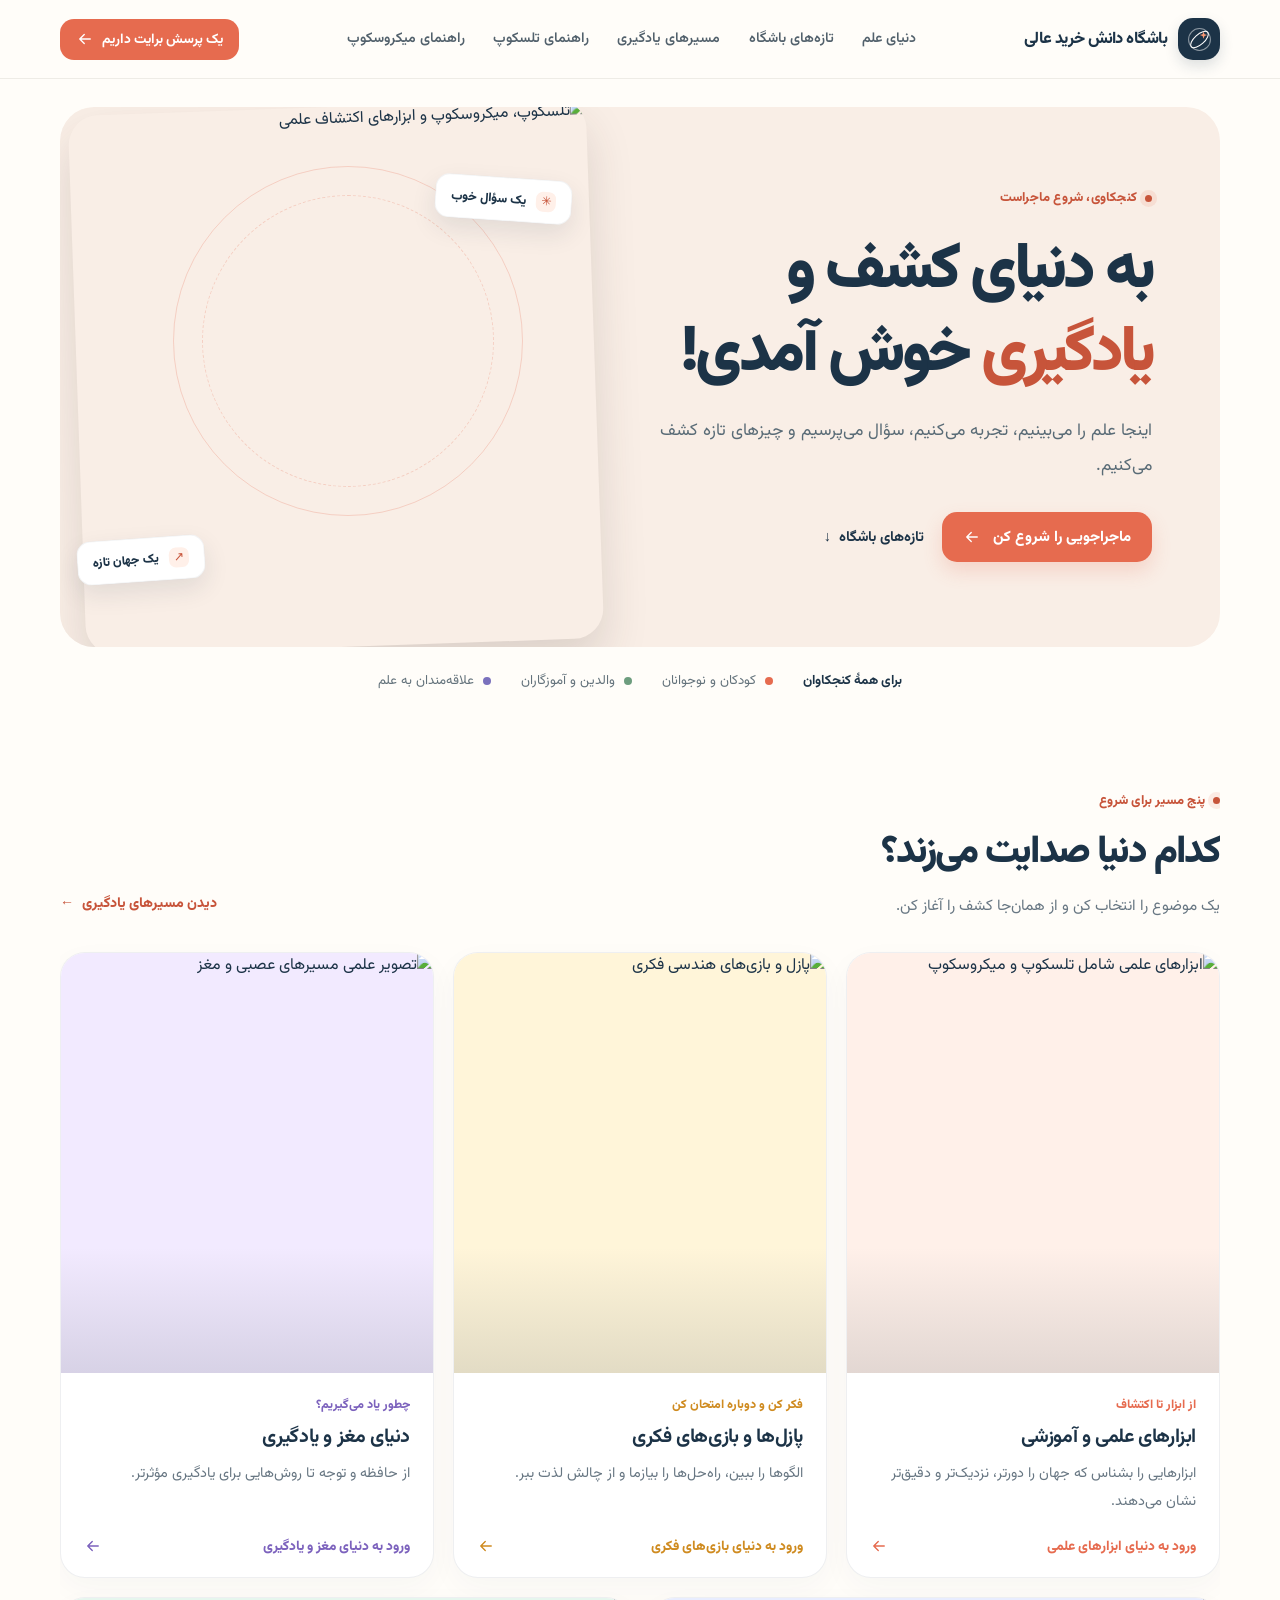
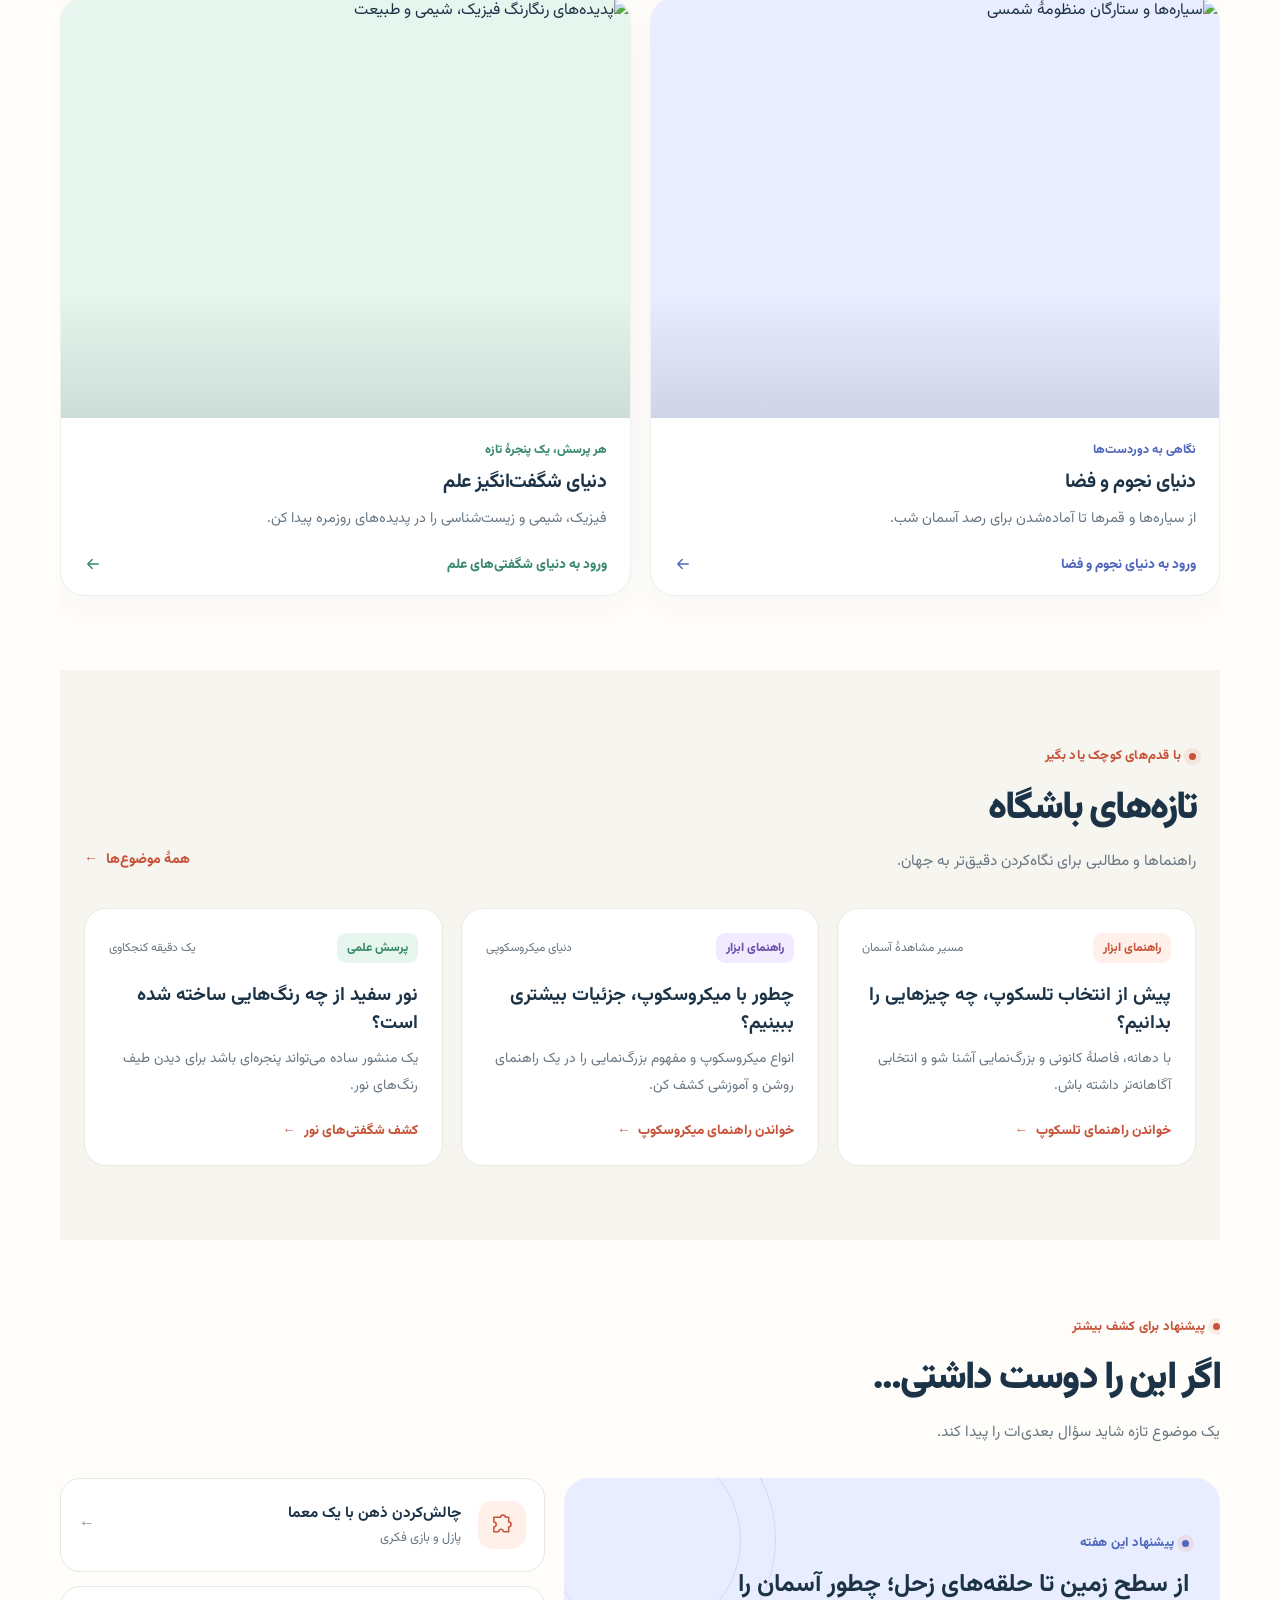
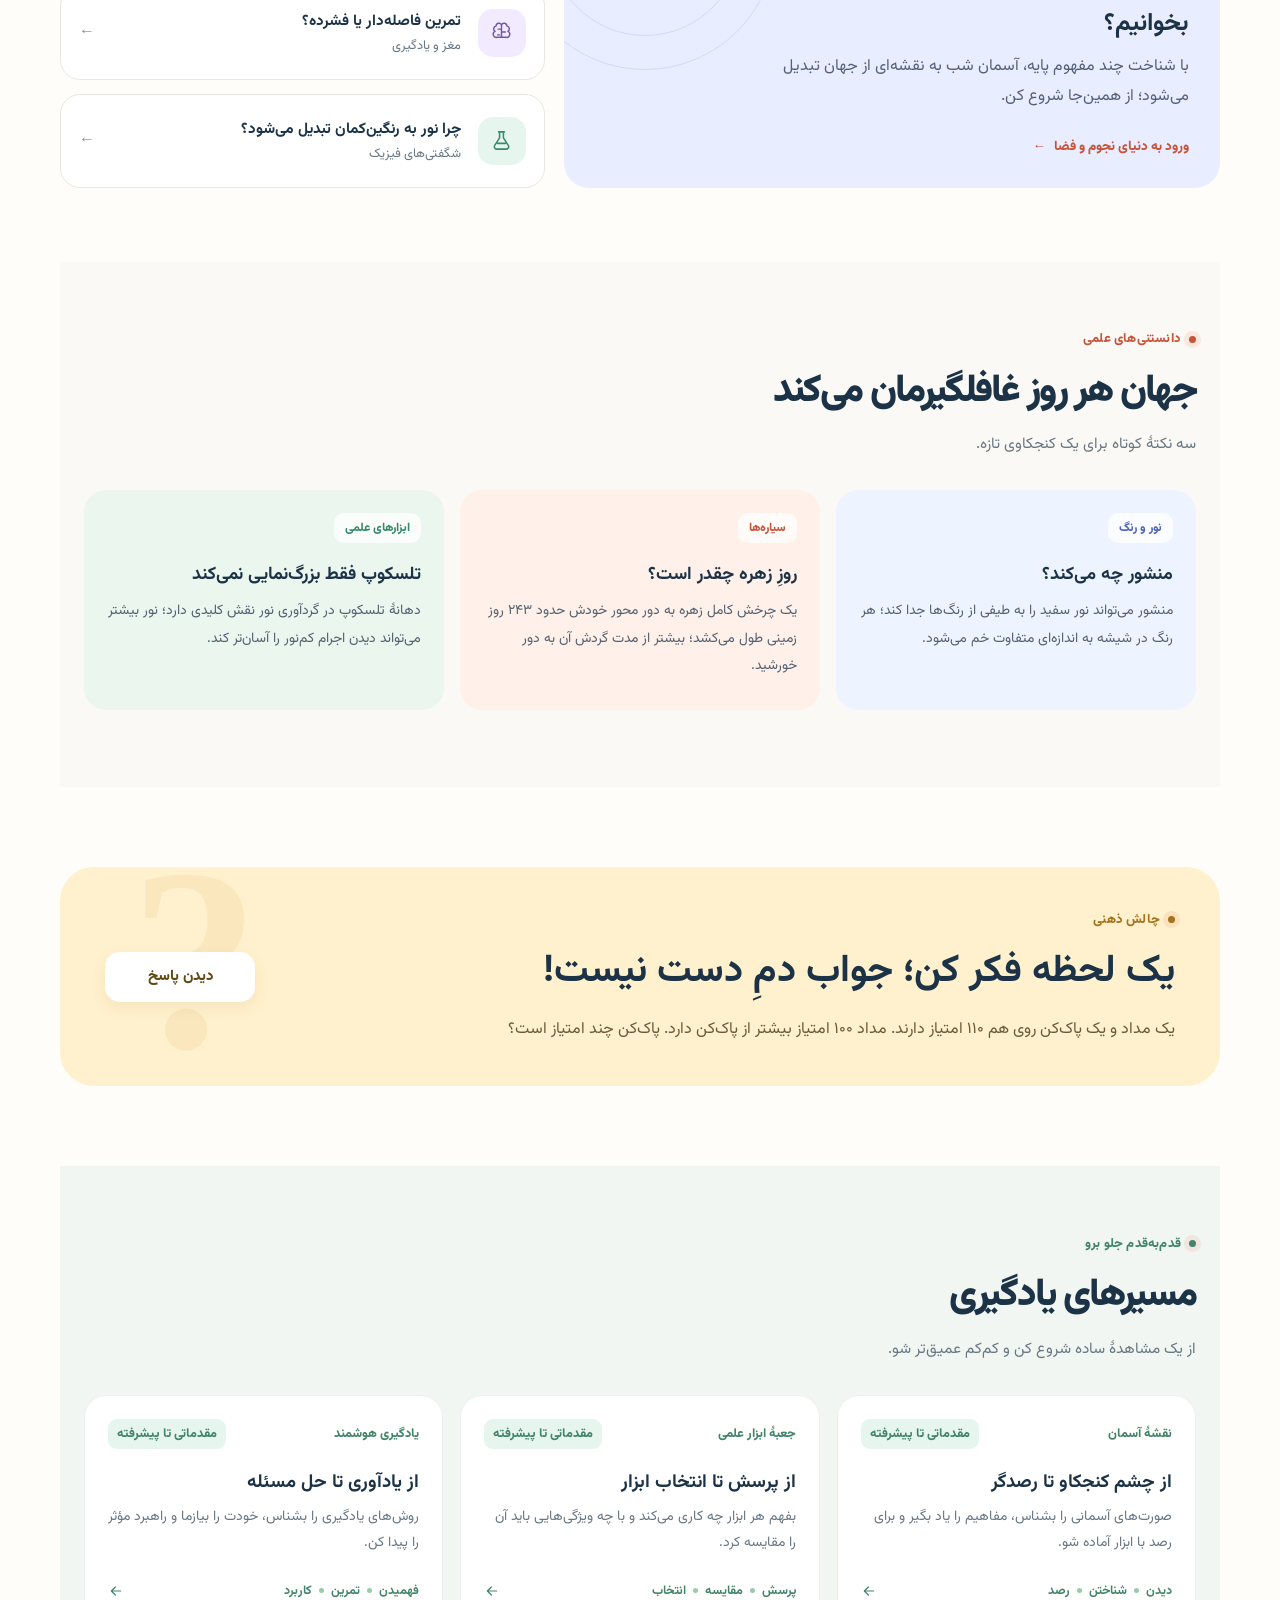
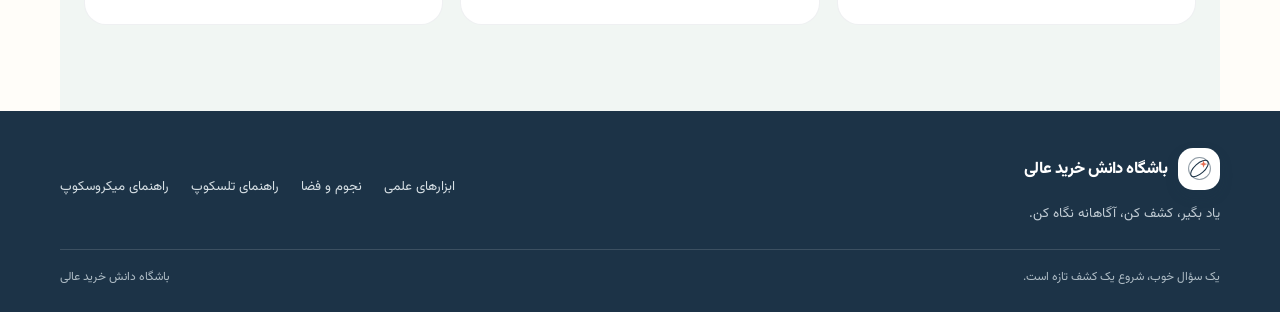
==== commit e1cc9a59: "Add microscope guide hub links" ====
--- a/index.html
+++ b/index.html
@@ -18,7 +18,7 @@
   <link rel="preconnect" href="https://fonts.googleapis.com">
   <link rel="preconnect" href="https://fonts.gstatic.com" crossorigin>
   <link rel="stylesheet" href="./styles.css">
-<meta property="og:image" content="https://kharideali.github.io/danesh-club/assets/images/hero-exploration.webp"><meta property="og:image:alt" content="تصویرسازی دنیای علمی و اکتشاف"><meta property="og:image:width" content="1920"><meta property="og:image:height" content="1440"></head>
+<meta property="og:image" content="https://cdn.jsdelivr.net/gh/Kharideali/danesh-club@main/assets/images/hero-exploration.webp"><meta property="og:image:alt" content="تصویرسازی دنیای علمی و اکتشاف"><meta property="og:image:width" content="1920"><meta property="og:image:height" content="1440"></head>
 <body data-page="home" data-base=".">
   <a class="skip-link" href="#main">رفتن به محتوای اصلی</a>
   <header class="site-header">
@@ -30,7 +30,8 @@
       <button class="menu-toggle" type="button" aria-label="بازکردن منو" aria-expanded="false" aria-controls="primary-nav"><svg viewBox="0 0 24 24" fill="none"><path d="M4 7h16M4 12h16M4 17h16" stroke="currentColor" stroke-width="1.8" stroke-linecap="round"/></svg></button>
       <nav class="primary-nav" id="primary-nav" aria-label="منوی اصلی">
         <a href="#worlds">دنیای علم</a><a href="#latest">تازه‌های باشگاه</a><a href="#paths">مسیرهای یادگیری</a>
-        <a href="https://kharideali.github.io/aperture-guide/" target="_blank" rel="noopener noreferrer">راهنمای تلسکوپ</a>
+        <a href="./guides/telescope/" target="_blank" rel="noopener noreferrer">راهنمای تلسکوپ</a>
+        <a href="./guides/microscope/" target="_blank" rel="noopener noreferrer">راهنمای میکروسکوپ</a>
       </nav>
       <a class="header-cta" href="#challenge">یک پرسش برایت داریم <svg aria-hidden="true" viewBox="0 0 24 24" fill="none"><path d="M19 12H5m0 0 6 6m-6-6 6-6" stroke="currentColor" stroke-width="1.8" stroke-linecap="round" stroke-linejoin="round"/></svg></a>
     </div>
@@ -46,7 +47,7 @@
       </div>
       <div class="hero-visual" aria-label="تصویرسازی ابزارهای علمی و اکتشاف">
         <span class="hero-halo" aria-hidden="true"></span>
-        <div class="hero-image-wrap"><img src="./assets/images/hero-exploration.webp" alt="تلسکوپ، میکروسکوپ و ابزارهای اکتشاف علمی" width="720" height="540" fetchpriority="high"></div>
+        <div class="hero-image-wrap"><img src="https://cdn.jsdelivr.net/gh/Kharideali/danesh-club@main/assets/images/hero-exploration.webp" alt="تلسکوپ، میکروسکوپ و ابزارهای اکتشاف علمی" width="720" height="540" fetchpriority="high"></div>
         <span class="hero-note hero-note-one"><span class="hero-note-mark" aria-hidden="true">✳</span> یک سؤال خوب</span>
         <span class="hero-note hero-note-two"><span class="hero-note-mark" aria-hidden="true">↗</span> یک جهان تازه</span>
       </div>
@@ -60,23 +61,23 @@
       <div class="section-head"><div><span class="eyebrow">پنج مسیر برای شروع</span><h2 id="worlds-title">کدام دنیا صدایت می‌زند؟</h2><p>یک موضوع را انتخاب کن و از همان‌جا کشف را آغاز کن.</p></div><a class="section-link" href="#paths">دیدن مسیرهای یادگیری <span aria-hidden="true">←</span></a></div>
       <div class="worlds-grid">
         <a class="world-card" style="--tone:#fff0e9;--accent:#e66b4f" href="./categories/tools/">
-          <div class="world-image"><img src="./assets/images/science-tools.webp" alt="ابزارهای علمی شامل تلسکوپ و میکروسکوپ" width="720" height="420" loading="lazy"></div>
+          <div class="world-image"><img src="https://cdn.jsdelivr.net/gh/Kharideali/danesh-club@main/assets/images/science-tools.webp" alt="ابزارهای علمی شامل تلسکوپ و میکروسکوپ" width="720" height="420" loading="lazy"></div>
           <div class="world-body"><span class="card-kicker">از ابزار تا اکتشاف</span><h3>ابزارهای علمی و آموزشی</h3><p>ابزارهایی را بشناس که جهان را دورتر، نزدیک‌تر و دقیق‌تر نشان می‌دهند.</p><span class="world-enter">ورود به دنیای ابزارهای علمی <svg aria-hidden="true" viewBox="0 0 24 24" fill="none"><path d="M19 12H5m0 0 6 6m-6-6 6-6" stroke="currentColor" stroke-width="1.8" stroke-linecap="round" stroke-linejoin="round"/></svg></span></div>
         </a>
         <a class="world-card" style="--tone:#fff5d9;--accent:#cf8b20" href="./categories/puzzles/">
-          <div class="world-image"><img src="./assets/images/puzzles.webp" alt="پازل و بازی‌های هندسی فکری" width="720" height="420" loading="lazy"></div>
+          <div class="world-image"><img src="https://cdn.jsdelivr.net/gh/Kharideali/danesh-club@main/assets/images/puzzles.webp" alt="پازل و بازی‌های هندسی فکری" width="720" height="420" loading="lazy"></div>
           <div class="world-body"><span class="card-kicker">فکر کن و دوباره امتحان کن</span><h3>پازل‌ها و بازی‌های فکری</h3><p>الگوها را ببین، راه‌حل‌ها را بیازما و از چالش لذت ببر.</p><span class="world-enter">ورود به دنیای بازی‌های فکری <svg aria-hidden="true" viewBox="0 0 24 24" fill="none"><path d="M19 12H5m0 0 6 6m-6-6 6-6" stroke="currentColor" stroke-width="1.8" stroke-linecap="round" stroke-linejoin="round"/></svg></span></div>
         </a>
         <a class="world-card" style="--tone:#f2eaff;--accent:#7c62bd" href="./categories/brain/">
-          <div class="world-image"><img src="./assets/images/brain-learning.webp" alt="تصویر علمی مسیرهای عصبی و مغز" width="720" height="420" loading="lazy"></div>
+          <div class="world-image"><img src="https://cdn.jsdelivr.net/gh/Kharideali/danesh-club@main/assets/images/brain-learning.webp" alt="تصویر علمی مسیرهای عصبی و مغز" width="720" height="420" loading="lazy"></div>
           <div class="world-body"><span class="card-kicker">چطور یاد می‌گیریم؟</span><h3>دنیای مغز و یادگیری</h3><p>از حافظه و توجه تا روش‌هایی برای یادگیری مؤثرتر.</p><span class="world-enter">ورود به دنیای مغز و یادگیری <svg aria-hidden="true" viewBox="0 0 24 24" fill="none"><path d="M19 12H5m0 0 6 6m-6-6 6-6" stroke="currentColor" stroke-width="1.8" stroke-linecap="round" stroke-linejoin="round"/></svg></span></div>
         </a>
         <a class="world-card" style="--tone:#e8edff;--accent:#5167bd" href="./categories/space/">
-          <div class="world-image"><img src="./assets/images/space.webp" alt="سیاره‌ها و ستارگان منظومهٔ شمسی" width="720" height="420" loading="lazy"></div>
+          <div class="world-image"><img src="https://cdn.jsdelivr.net/gh/Kharideali/danesh-club@main/assets/images/space.webp" alt="سیاره‌ها و ستارگان منظومهٔ شمسی" width="720" height="420" loading="lazy"></div>
           <div class="world-body"><span class="card-kicker">نگاهی به دوردست‌ها</span><h3>دنیای نجوم و فضا</h3><p>از سیاره‌ها و قمرها تا آماده‌شدن برای رصد آسمان شب.</p><span class="world-enter">ورود به دنیای نجوم و فضا <svg aria-hidden="true" viewBox="0 0 24 24" fill="none"><path d="M19 12H5m0 0 6 6m-6-6 6-6" stroke="currentColor" stroke-width="1.8" stroke-linecap="round" stroke-linejoin="round"/></svg></span></div>
         </a>
         <a class="world-card" style="--tone:#e6f6ee;--accent:#39896b" href="./categories/science/">
-          <div class="world-image"><img src="./assets/images/science-world.webp" alt="پدیده‌های رنگارنگ فیزیک، شیمی و طبیعت" width="720" height="420" loading="lazy"></div>
+          <div class="world-image"><img src="https://cdn.jsdelivr.net/gh/Kharideali/danesh-club@main/assets/images/science-world.webp" alt="پدیده‌های رنگارنگ فیزیک، شیمی و طبیعت" width="720" height="420" loading="lazy"></div>
           <div class="world-body"><span class="card-kicker">هر پرسش، یک پنجرهٔ تازه</span><h3>دنیای شگفت‌انگیز علم</h3><p>فیزیک، شیمی و زیست‌شناسی را در پدیده‌های روزمره پیدا کن.</p><span class="world-enter">ورود به دنیای شگفتی‌های علم <svg aria-hidden="true" viewBox="0 0 24 24" fill="none"><path d="M19 12H5m0 0 6 6m-6-6 6-6" stroke="currentColor" stroke-width="1.8" stroke-linecap="round" stroke-linejoin="round"/></svg></span></div>
         </a>
       </div>
@@ -85,8 +86,8 @@
     <section class="section news-section" id="latest" aria-labelledby="latest-title">
       <div class="wrap"><div class="section-head"><div><span class="eyebrow">با قدم‌های کوچک یاد بگیر</span><h2 id="latest-title">تازه‌های باشگاه</h2><p>راهنماها و مطالبی برای نگاه‌کردن دقیق‌تر به جهان.</p></div><a class="section-link" href="#worlds">همهٔ موضوع‌ها <span aria-hidden="true">←</span></a></div>
         <div class="news-grid">
-          <article class="news-card"><div class="news-meta"><span class="news-type">راهنمای ابزار</span><span>مسیر مشاهدهٔ آسمان</span></div><h3>پیش از انتخاب تلسکوپ، چه چیزهایی را بدانیم؟</h3><p>با دهانه، فاصلهٔ کانونی و بزرگ‌نمایی آشنا شو و انتخابی آگاهانه‌تر داشته باش.</p><a class="text-link" href="https://kharideali.github.io/aperture-guide/" target="_blank" rel="noopener noreferrer">خواندن راهنمای تلسکوپ <span aria-hidden="true">←</span></a></article>
-          <article class="news-card"><div class="news-meta"><span class="news-type" style="color:#694eaa;background:#f2eaff">راهنمای ابزار</span><span>دنیای میکروسکوپی</span></div><h3>چطور با میکروسکوپ، جزئیات بیشتری ببینیم؟</h3><p>انواع میکروسکوپ و مفهوم بزرگ‌نمایی را در یک راهنمای روشن و آموزشی کشف کن.</p><a class="text-link" href="https://kharideali.github.io/microscope_guide/" target="_blank" rel="noopener noreferrer">خواندن راهنمای میکروسکوپ <span aria-hidden="true">←</span></a></article>
+          <article class="news-card"><div class="news-meta"><span class="news-type">راهنمای ابزار</span><span>مسیر مشاهدهٔ آسمان</span></div><h3>پیش از انتخاب تلسکوپ، چه چیزهایی را بدانیم؟</h3><p>با دهانه، فاصلهٔ کانونی و بزرگ‌نمایی آشنا شو و انتخابی آگاهانه‌تر داشته باش.</p><a class="text-link" href="./guides/telescope/" target="_blank" rel="noopener noreferrer">خواندن راهنمای تلسکوپ <span aria-hidden="true">←</span></a></article>
+          <article class="news-card"><div class="news-meta"><span class="news-type" style="color:#694eaa;background:#f2eaff">راهنمای ابزار</span><span>دنیای میکروسکوپی</span></div><h3>چطور با میکروسکوپ، جزئیات بیشتری ببینیم؟</h3><p>انواع میکروسکوپ و مفهوم بزرگ‌نمایی را در یک راهنمای روشن و آموزشی کشف کن.</p><a class="text-link" href="./guides/microscope/" target="_blank" rel="noopener noreferrer">خواندن راهنمای میکروسکوپ <span aria-hidden="true">←</span></a></article>
           <article class="news-card"><div class="news-meta"><span class="news-type" style="color:#39896b;background:#e6f6ee">پرسش علمی</span><span>یک دقیقه کنجکاوی</span></div><h3>نور سفید از چه رنگ‌هایی ساخته شده است؟</h3><p>یک منشور ساده می‌تواند پنجره‌ای باشد برای دیدن طیف رنگ‌های نور.</p><a class="text-link" href="./categories/science/#physics">کشف شگفتی‌های نور <span aria-hidden="true">←</span></a></article>
         </div>
       </div>
@@ -127,7 +128,7 @@
   </main>
 
   <footer class="footer"><div class="wrap"><div class="footer-main"><div><a class="brand" href="./"><span class="brand-mark" aria-hidden="true"><svg viewBox="0 0 40 40" fill="none"><circle cx="20" cy="20" r="16.2" stroke="#1c3347" stroke-opacity=".5" stroke-width="1.5"/><ellipse cx="20" cy="20" rx="7.4" ry="16.2" transform="rotate(48 20 20)" stroke="#1c3347" stroke-width="1.5"/><path d="m26 8 1.4 4.1 4.1 1.4-4.1 1.4L26 19l-1.4-4.1-4.1-1.4 4.1-1.4L26 8Z" fill="#e66b4f"/></svg></span><span class="brand-name">باشگاه دانش خرید عالی</span></a><p class="footer-tagline">یاد بگیر، کشف کن، آگاهانه نگاه کن.</p></div>
-      <nav class="footer-nav" aria-label="پیوندهای راهنما"><a href="./categories/tools/">ابزارهای علمی</a><a href="./categories/space/">نجوم و فضا</a><a href="https://kharideali.github.io/aperture-guide/" target="_blank" rel="noopener noreferrer">راهنمای تلسکوپ</a><a href="https://kharideali.github.io/microscope_guide/" target="_blank" rel="noopener noreferrer">راهنمای میکروسکوپ</a></nav></div><div class="footer-bottom"><span>یک سؤال خوب، شروع یک کشف تازه است.</span><span>باشگاه دانش خرید عالی</span></div></div></footer>
+      <nav class="footer-nav" aria-label="پیوندهای راهنما"><a href="./categories/tools/">ابزارهای علمی</a><a href="./categories/space/">نجوم و فضا</a><a href="./guides/telescope/" target="_blank" rel="noopener noreferrer">راهنمای تلسکوپ</a><a href="./guides/microscope/" target="_blank" rel="noopener noreferrer">راهنمای میکروسکوپ</a></nav></div><div class="footer-bottom"><span>یک سؤال خوب، شروع یک کشف تازه است.</span><span>باشگاه دانش خرید عالی</span></div></div></footer>
   <script src="./content.js" defer></script><script src="./app.js" defer></script>
 </body>
 </html>
